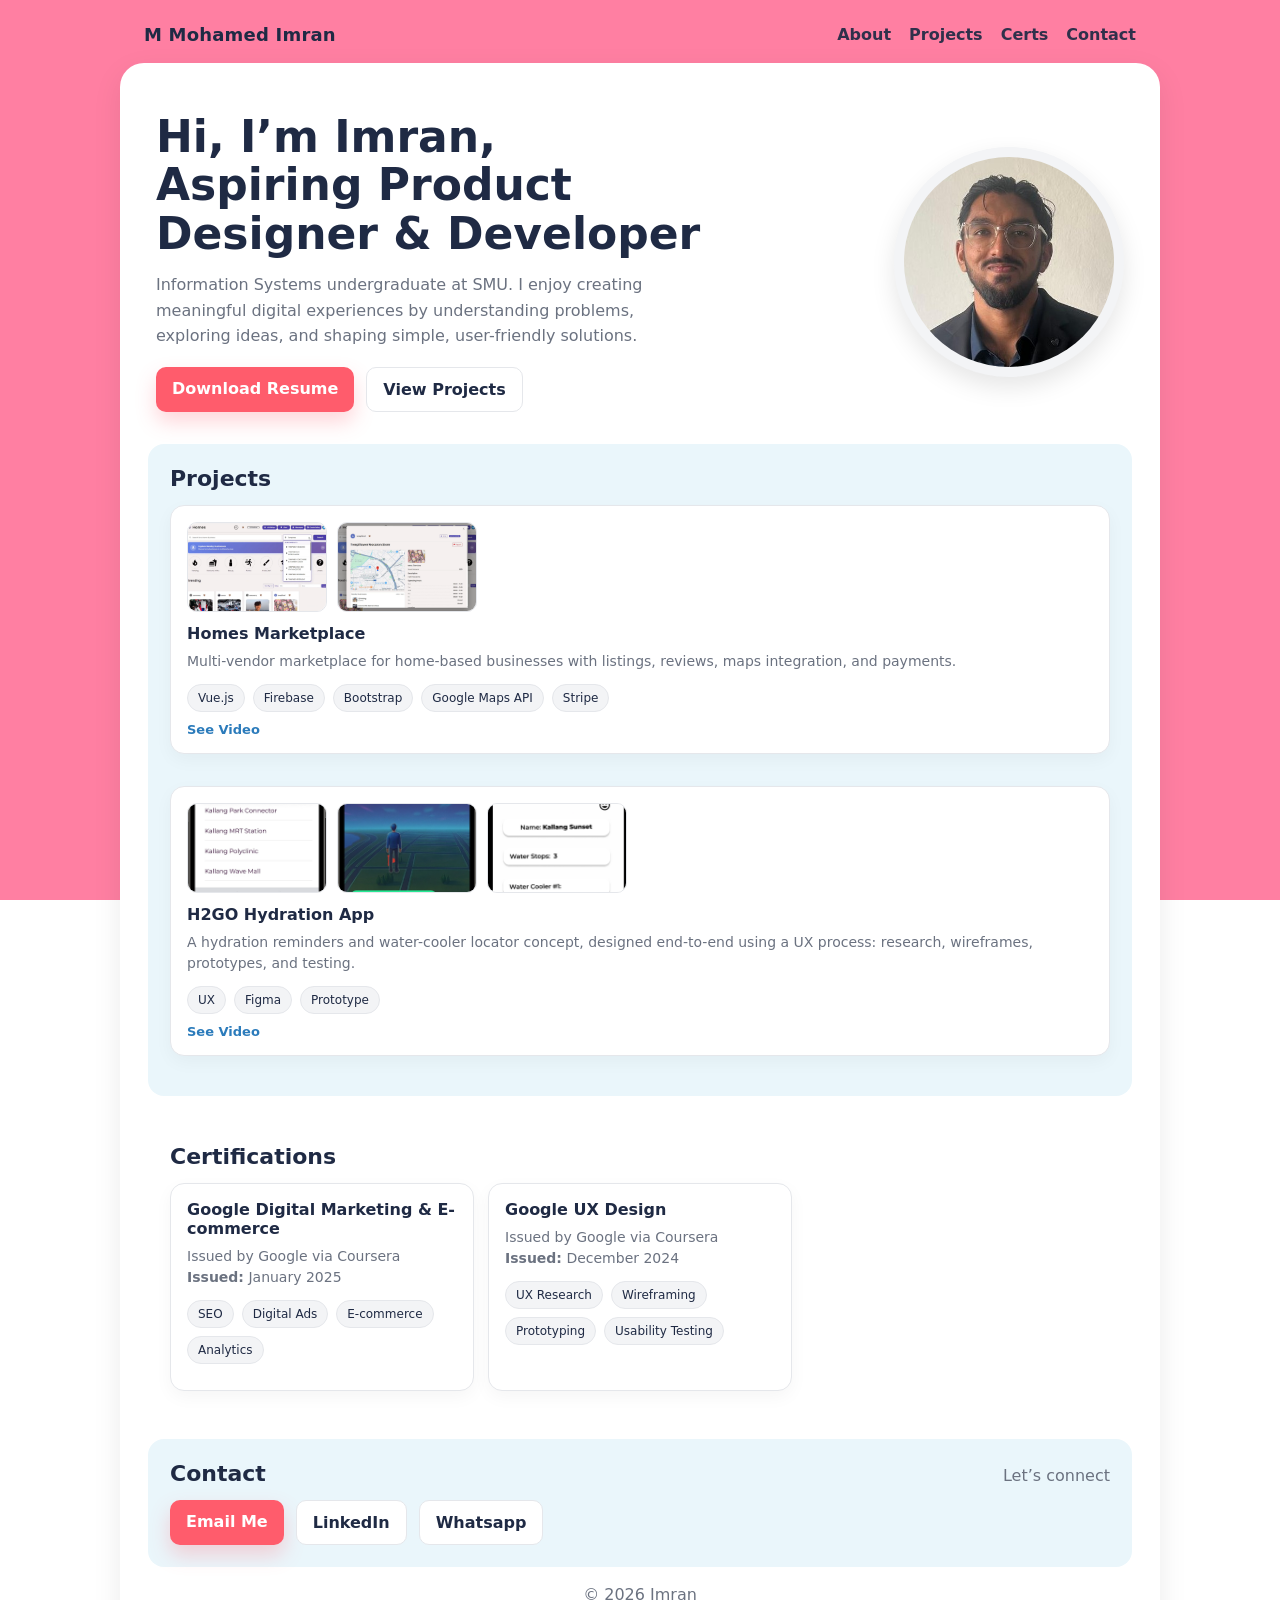
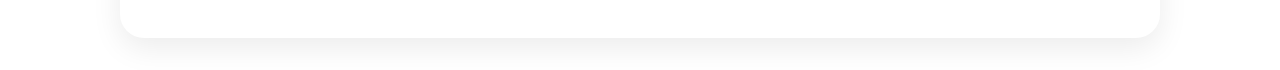
==== index.html @ 3a72d648 "email issue" ====
<!doctype html>
<html lang="en">
<head>
  <meta charset="UTF-8" />
  <meta name="viewport" content="width=device-width, initial-scale=1.0" />
  <title>Imran | Portfolio</title>
  <link rel="stylesheet" href="style.css" />
</head>

<body>
  <!-- Pink background accent -->
  <div class="pink-accent"></div>

  <header class="container header-shell">
    <nav class="nav">
      <div class="brand">M Mohamed Imran</div>

      <button class="nav-toggle" aria-label="Toggle menu" onclick="toggleNav()">
        ☰
      </button>

      <div class="nav-links" id="navLinks">
        <a href="#about" onclick="closeNav()">About</a>
        <a href="#projects" onclick="closeNav()">Projects</a>
        <a href="#certs" onclick="closeNav()">Certs</a>
        <a href="#contact" onclick="closeNav()">Contact</a>
      </div>
    </nav>
  </header>

  <main class="container page">
    <!-- HERO / ABOUT -->
    <section class="hero" id="about">
      <div class="hero-left">
        <h1>
          Hi, I’m <span class="name">Imran</span>,<br />
          Aspiring Product Designer & Developer
        </h1>

        <p class="lead">
          Information Systems undergraduate at SMU. I enjoy creating meaningful digital experiences by understanding problems, exploring ideas, and shaping simple, user-friendly solutions.
        </p>

        <div class="hero-actions">
          <a class="btn" href="assets/resume.pdf" download>Download Resume</a>
          <a class="btn-secondary" href="#projects">View Projects</a>
        </div>
      </div>

      <div class="hero-right">
        <div class="avatar-wrap">
          <!-- Put your photo at assets/profile.jpg -->
          <img class="avatar" src="assets/profile.jpg" alt="Profile photo" />
        </div>
      </div>
    </section>

    <!-- PROJECTS -->
    <section class="section soft" id="projects">
      <div class="section-head">
        <h2>Projects</h2>
      </div>

      <div class="grid">
        <!-- HOMES PROJECT -->
        <article class="card project-card">
          <div class="project-images">
            <img class="thumb" src="assets/projects/homes-1.png" alt="Homes screenshot 1">
            <img class="thumb" src="assets/projects/homes-2.png" alt="Homes screenshot 2">
          </div>

          <h3>Homes Marketplace</h3>
          <p>
            Multi-vendor marketplace for home-based businesses with listings, reviews,
            maps integration, and payments.
          </p>

          <div class="tags">
            <span>Vue.js</span>
            <span>Firebase</span>
            <span>Bootstrap</span>
            <span>Google Maps API</span>
            <span>Stripe</span>
          </div>

          <div class="card-actions">
            <a class="small-link"
               href="https://www.youtube.com/watch?v=NX6UiEhuP_k"
               target="_blank" rel="noreferrer">
              See Video
            </a>
          </div>
        </article>

        <!-- H2GO PROJECT -->
        <article class="card project-card">
          <div class="project-images">
            <img class="thumb" src="assets/projects/h2go-1.png" alt="H2GO screenshot 1">
            <img class="thumb" src="assets/projects/h2go-2.png" alt="H2GO screenshot 2">
            <img class="thumb" src="assets/projects/h2go-3.png" alt="H2GO screenshot 3">
          </div>

          <h3>H2GO Hydration App</h3>
          <p>
            A hydration reminders and water-cooler locator concept, designed end-to-end using a UX process:
            research, wireframes, prototypes, and testing.
          </p>

          <div class="tags">
            <span>UX</span>
            <span>Figma</span>
            <span>Prototype</span>
          </div>

          <div class="card-actions">
            <a class="small-link"
               href="https://drive.google.com/drive/folders/1TzxjLbHPIYfbpI49F8b2xw_S6Czcnk2u?usp=drive_link"
               target="_blank" rel="noreferrer">
              See Video
            </a>
          </div>
        </article>
      </div>
    </section>

    <!-- CERTIFICATIONS -->
    <section class="section" id="certs">
      <div class="section-head">
        <h2>Certifications</h2>
      </div>

      <div class="grid">
        <article class="card">
          <h3>Google Digital Marketing & E-commerce</h3>
          <p>
            Issued by Google via Coursera<br />
            <strong>Issued:</strong> January 2025
          </p>

          <div class="tags">
            <span>SEO</span>
            <span>Digital Ads</span>
            <span>E-commerce</span>
            <span>Analytics</span>
          </div>

          <div class="card-actions">
            <!-- Verify link can go here -->
          </div>
        </article>

        <article class="card">
          <h3>Google UX Design</h3>
          <p>
            Issued by Google via Coursera<br />
            <strong>Issued:</strong> December 2024
          </p>

          <div class="tags">
            <span>UX Research</span>
            <span>Wireframing</span>
            <span>Prototyping</span>
            <span>Usability Testing</span>
          </div>

          <div class="card-actions">
            <!-- Verify link can go here -->
          </div>
        </article>
      </div>
    </section>

    <!-- CONTACT -->
    <section class="section soft" id="contact">
      <div class="section-head">
        <h2>Contact</h2>
        <span class="muted">Let’s connect</span>
      </div>

      <div class="contact">
        <!-- Email button -->
        <a class="btn"
           href="mailto:mmohamedimran0402@gmail.com?subject=Portfolio%20Enquiry&body=Hi%20Imran%2C%0D%0A%0D%0A">
          Email Me
        </a>

        <a class="btn-secondary"
           href="https://www.linkedin.com/in/mohamed-imran-349392268"
           target="_blank" rel="noreferrer">
          LinkedIn
        </a>

        <a class="btn-secondary"
           href="https://wa.me/6591812392"
           target="_blank" rel="noreferrer">
          Whatsapp
        </a>
      </div>
    </section>

    <footer class="footer">
      <span class="muted">© <span id="year"></span> Imran</span>
    </footer>
  </main>

  <!-- Lightbox for full image view -->
  <div class="lightbox" id="lightbox">
    <img id="lightbox-img" src="" alt="Expanded project screenshot">
  </div>

  <script>
    // Footer year
    document.getElementById("year").textContent = new Date().getFullYear();

    // Mobile nav
    function toggleNav() {
      const nav = document.getElementById("navLinks");
      nav.classList.toggle("open");
    }

    function closeNav() {
      const nav = document.getElementById("navLinks");
      nav.classList.remove("open");
    }

    // Image lightbox for thumbnails
    const lightbox = document.getElementById("lightbox");
    const lightboxImg = document.getElementById("lightbox-img");

    document.querySelectorAll(".project-images .thumb").forEach(img => {
      img.addEventListener("click", () => {
        lightboxImg.src = img.src;
        lightbox.style.display = "flex";
      });
    });

    lightbox.addEventListener("click", () => {
      lightbox.style.display = "none";
      lightboxImg.src = "";
    });
  </script>
</body>
</html>
---- style.css ----
:root{
  --pink-accent:#FF7FA2;
  --bg:#FFFFFF;
  --soft:#EAF6FB;
  --text:#1F2A44;
  --muted:#6B7280;
  --btn:#FF5C6C;
  --border:#E5E7EB;
  --shadow: 0 10px 30px rgba(0,0,0,0.08);
  --radius: 16px;
}

*{box-sizing:border-box}
html,body{margin:0;padding:0}
body{
  font-family: ui-sans-serif, system-ui, -apple-system, Segoe UI, Roboto, Arial, "Apple Color Emoji","Segoe UI Emoji";
  background: var(--bg);
  color: var(--text);
}

/* Pink backdrop */
.pink-accent{
  position: fixed;
  inset: 0;
  background: var(--pink-accent);
  z-index: -2;
}

/* Containers */
.container{
  max-width: 1040px;
  margin: 0 auto;
  padding: 24px;
}

/* Header shell is separate so nav isn't inside the white card */
.header-shell{
  padding-bottom: 0;
}

/* White card page */
.page{
  background: var(--bg);
  border-radius: 24px;
  box-shadow: var(--shadow);
  padding: 28px;
  margin-top: 18px;
  margin-bottom: 32px;
}

/* NAV */
.nav{
  display:flex;
  align-items:center;
  justify-content:space-between;
  gap: 16px;
  background: transparent;
}

.brand{
  font-weight: 900;
  letter-spacing: 0.2px;
  font-size: 18px;
}

.nav-toggle{
  display:none;
  border: 1px solid var(--border);
  background:#fff;
  border-radius: 10px;
  padding: 10px 12px;
  font-weight: 900;
  cursor:pointer;
}

.nav-links{
  display:flex;
  gap: 18px;
  align-items:center;
}

.nav a{
  color: var(--text);
  text-decoration:none;
  font-weight: 700;
  opacity: 0.92;
}
.nav a:hover{opacity:1}

/* HERO */
.hero{
  display:grid;
  grid-template-columns: 1.2fr 0.8fr;
  align-items:center;
  gap: 32px;
  padding: 22px 8px 6px;
}

.hero-left{
  text-align: left;
}

.hero h1{
  font-size: 44px;
  line-height: 1.1;
  margin: 0 0 14px;
}

.name{color: var(--text)}

.lead{
  margin: 0 0 18px;
  color: var(--muted);
  max-width: 52ch;
  line-height: 1.6;
}

.hero-actions{
  display:flex;
  gap: 12px;
  flex-wrap: wrap;
}

/* Profile avatar */
.avatar-wrap{
  width: 230px;
  height: 230px;
  margin-left: auto;
  border-radius: 999px;
  background: #F3F4F6;
  display:flex;
  align-items:center;
  justify-content:center;
  padding: 10px;
  box-shadow: 0 10px 25px rgba(0,0,0,0.10);
}

.avatar{
  width: 100%;
  height: 100%;
  object-fit: cover;
  border-radius: 999px;
}

/* SECTIONS */
.section{
  margin-top: 26px;
  padding: 22px;
  border-radius: var(--radius);
}

.section.soft{
  background: var(--soft);
}

.section-head{
  display:flex;
  align-items: baseline;
  justify-content: space-between;
  gap: 12px;
  margin-bottom: 14px;
}

.section h2{
  margin:0;
  font-size: 22px;
}

.muted{color: var(--muted)}

/* GRID + CARDS */
.grid{
  display:grid;
  grid-template-columns: repeat(3, 1fr);
  gap: 14px;
}

/* Make projects always one per row */
#projects .grid{
  grid-template-columns: 1fr;
}

.card{
  background: #fff;
  border: 1px solid var(--border);
  border-radius: 14px;
  padding: 16px;
  box-shadow: 0 6px 18px rgba(0,0,0,0.04);
}

.card h3{
  margin:0 0 8px;
  font-size: 16px;
}

.card p{
  margin:0 0 12px;
  color: var(--muted);
  font-size: 14px;
  line-height: 1.5;
}

.tags{
  display:flex;
  gap: 8px;
  flex-wrap: wrap;
  margin-bottom: 10px;
}

.tags span{
  font-size: 12px;
  padding: 6px 10px;
  border-radius: 999px;
  background: #F3F4F6;
  border: 1px solid var(--border);
}

.card-actions{
  display:flex;
  gap: 12px;
}

.small-link{
  text-decoration:none;
  font-weight: 900;
  font-size: 13px;
  color: #2B7BBB;
}

/* PROJECT IMAGE THUMBNAILS – standardized for all project cards */
.project-card{
  width: 100%;
  margin: 0 0 18px;
  display: flex;
  flex-direction: column;
}

.project-images{
  display: flex;
  gap: 10px;
  flex-wrap: wrap;
  margin-bottom: 12px;
}

.project-images .thumb{
  width: 140px;
  height: 90px;
  object-fit: cover;
  border-radius: 10px;
  border: 1px solid var(--border);
  cursor: pointer;
  transition: transform .15s, box-shadow .15s;
}

.project-images .thumb:hover{
  transform: translateY(-2px);
  box-shadow: 0 6px 18px rgba(0,0,0,0.08);
}

/* LIGHTBOX VIEWER */
.lightbox{
  position: fixed;
  inset: 0;
  background: rgba(0,0,0,.75);
  display: none;
  align-items: center;
  justify-content: center;
  z-index: 9999;
}

.lightbox img{
  max-width: 90%;
  max-height: 90%;
  border-radius: 12px;
  box-shadow: 0 0 30px rgba(0,0,0,.5);
}

/* BUTTONS */
.btn,
.btn:link,
.btn:visited{
  display:inline-block;
  background: var(--btn);
  color: #ffffff;
  padding: 12px 16px;
  border-radius: 10px;
  text-decoration:none;
  font-weight: 900;
  box-shadow: 0 10px 20px rgba(255,92,108,0.25);
}

.btn:hover{
  filter: brightness(0.98);
}

.btn-secondary,
.btn-secondary:link,
.btn-secondary:visited{
  display:inline-block;
  background: #fff;
  color: var(--text);
  padding: 12px 16px;
  border-radius: 10px;
  text-decoration:none;
  font-weight: 900;
  border: 1px solid var(--border);
}

.btn-secondary:hover{
  background:#F9FAFB;
}

/* CONTACT + FOOTER */
.contact{
  display:flex;
  gap: 12px;
  flex-wrap: wrap;
}

.footer{
  padding: 18px 6px 6px;
  text-align:center;
}

/* RESPONSIVE */
@media (max-width: 700px){
  .page{
    padding: 18px;
  }

  /* All grids become 1 column on small screens */
  .grid{
    grid-template-columns: 1fr;
  }

  .hero{
    grid-template-columns: 1fr;
  }

  .avatar-wrap{
    margin: 8px auto 0;
    width: 200px;
    height: 200px;
  }

  .hero h1{
    font-size: 32px;
  }

  .nav-toggle{
    display:block;
  }

  .nav-links{
    display:none;
    position:absolute;
    right: 24px;
    top: 70px;
    background:#fff;
    border: 1px solid var(--border);
    border-radius: 12px;
    padding: 12px;
    flex-direction: column;
    gap: 10px;
    box-shadow: var(--shadow);
  }

  .nav-links.open{
    display:flex;
  }

  /* Mobile hero ordering: image on top, text below */
  .hero-right{
    order: 1;
    display: flex;
    justify-content: center;
  }

  .hero-left{
    order: 2;
    text-align: center;
  }

  .hero-actions{
    justify-content: center;
  }

  .project-images{
    justify-content: center;
  }
}
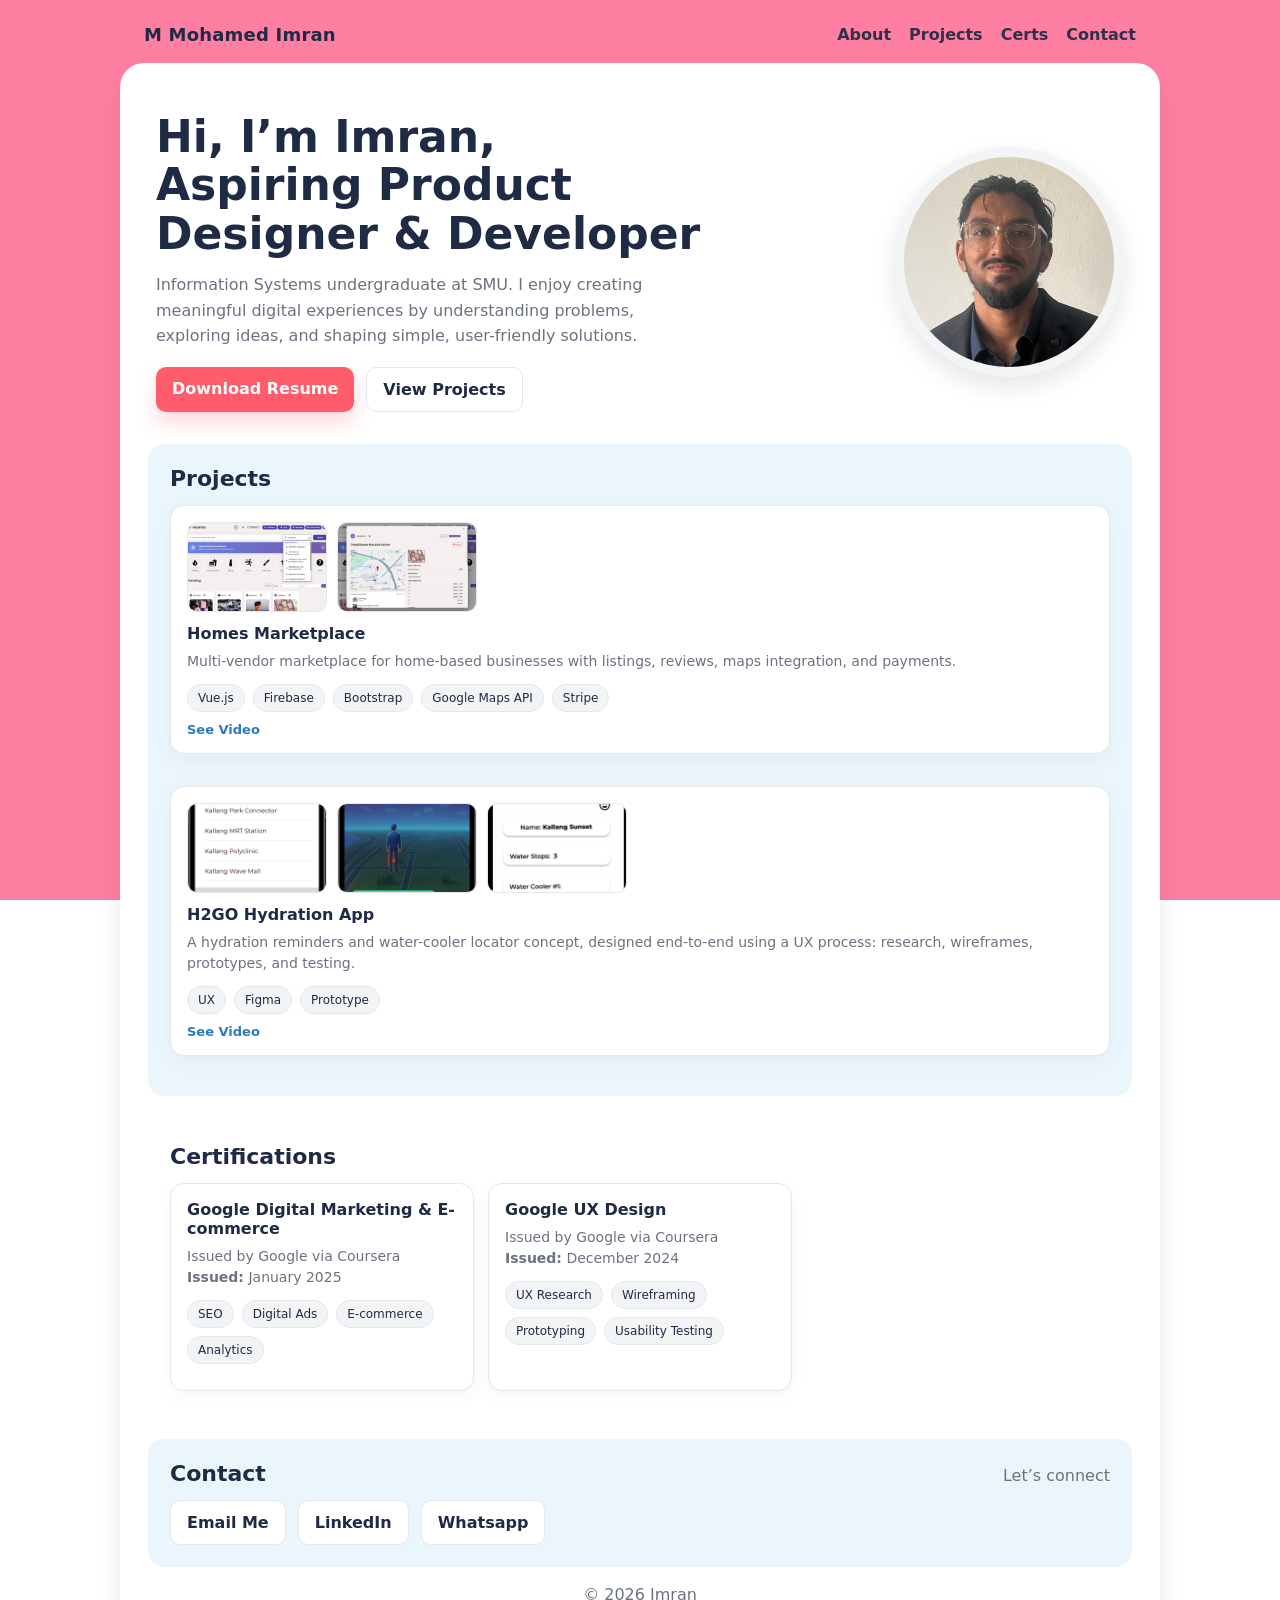
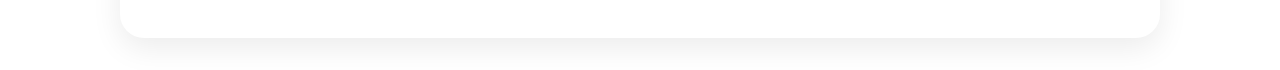
==== commit 2895fa07: "a" ====
--- a/index.html
+++ b/index.html
@@ -179,7 +179,7 @@
 
       <div class="contact">
         <!-- Email button -->
-        <a class="btn"
+        <a class="btn-secondary"
            href="mailto:mmohamedimran0402@gmail.com?subject=Portfolio%20Enquiry&body=Hi%20Imran%2C%0D%0A%0D%0A">
           Email Me
         </a>
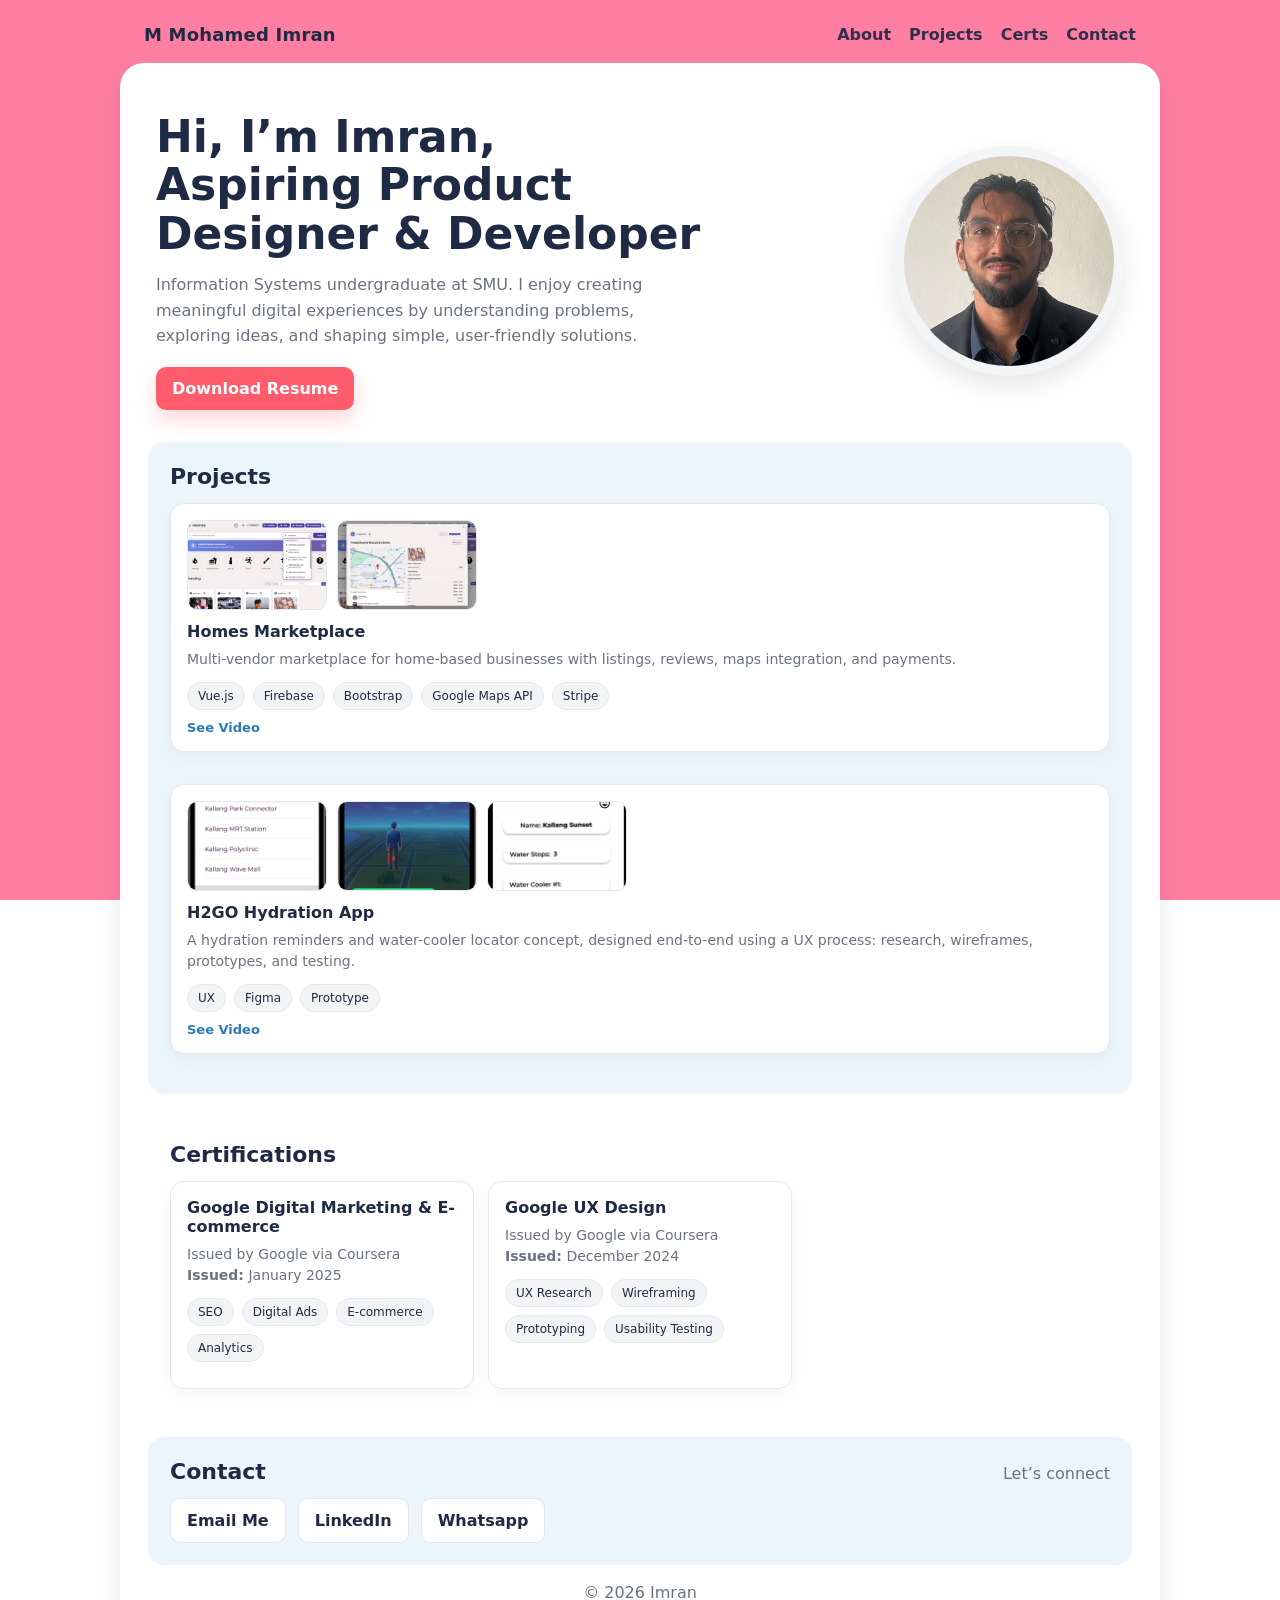
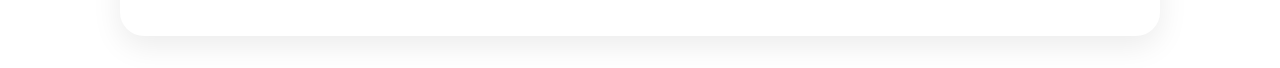
==== commit a7c6cf89: "rem proj view" ====
--- a/index.html
+++ b/index.html
@@ -43,7 +43,7 @@
 
         <div class="hero-actions">
           <a class="btn" href="assets/resume.pdf" download>Download Resume</a>
-          <a class="btn-secondary" href="#projects">View Projects</a>
+        
         </div>
       </div>
 
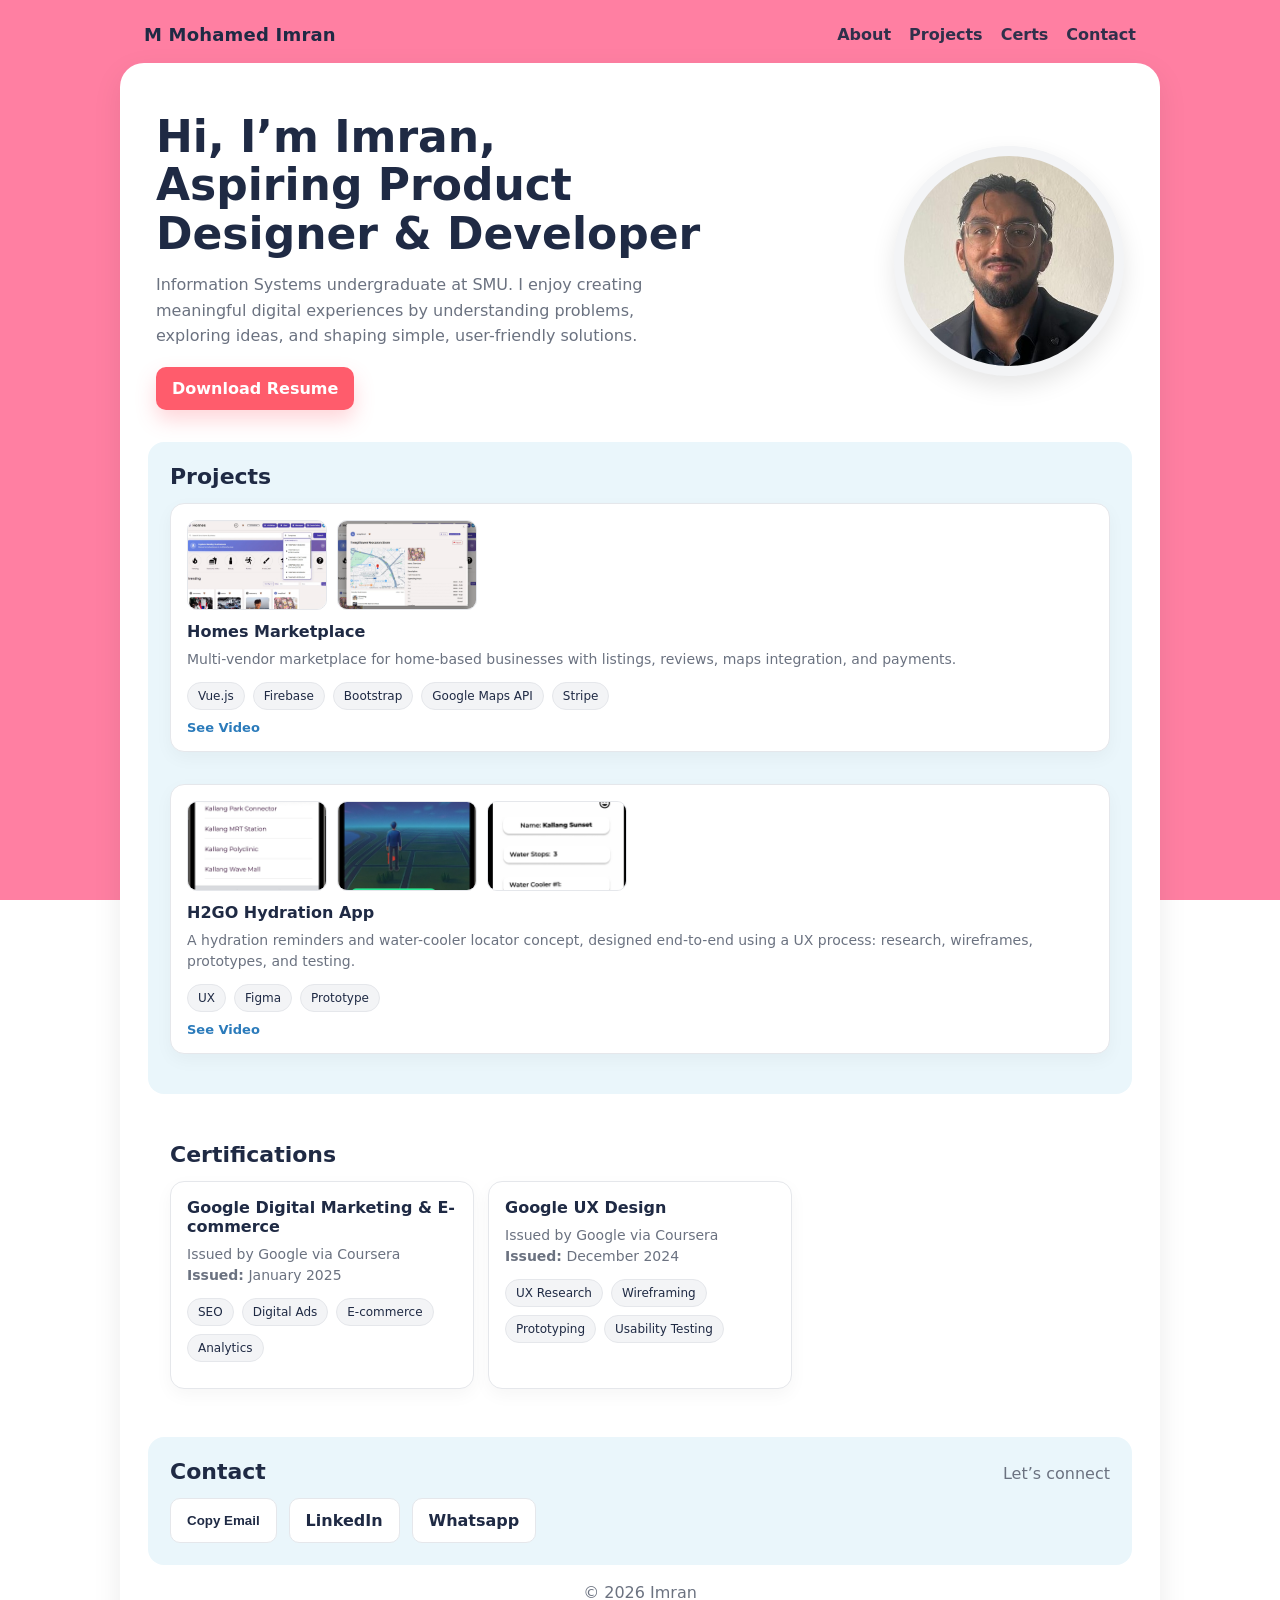
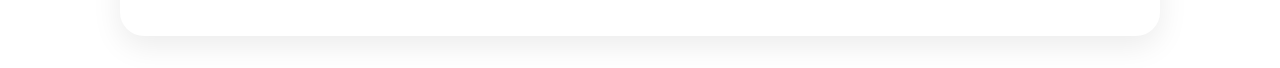
==== commit ed8c8ed7: "add copy emails" ====
--- a/index.html
+++ b/index.html
@@ -179,10 +179,10 @@
 
       <div class="contact">
         <!-- Email button -->
-        <a class="btn-secondary"
-           href="mailto:mmohamedimran0402@gmail.com?subject=Portfolio%20Enquiry&body=Hi%20Imran%2C%0D%0A%0D%0A">
-          Email Me
-        </a>
+        <button class="btn-secondary" id="copyEmailBtn" type="button">
+          Copy Email
+        </button>
+
 
         <a class="btn-secondary"
            href="https://www.linkedin.com/in/mohamed-imran-349392268"
@@ -238,6 +238,18 @@
       lightbox.style.display = "none";
       lightboxImg.src = "";
     });
+
+    // Copy email to clipboard
+const copyBtn = document.getElementById("copyEmailBtn");
+copyBtn.addEventListener("click", () => {
+  const email = "mmohamedimran0402@gmail.com";
+
+  navigator.clipboard.writeText(email).then(() => {
+    copyBtn.textContent = "Copied!";
+    setTimeout(() => copyBtn.textContent = "Copy Email", 1500);
+  });
+});
+
   </script>
 </body>
 </html>
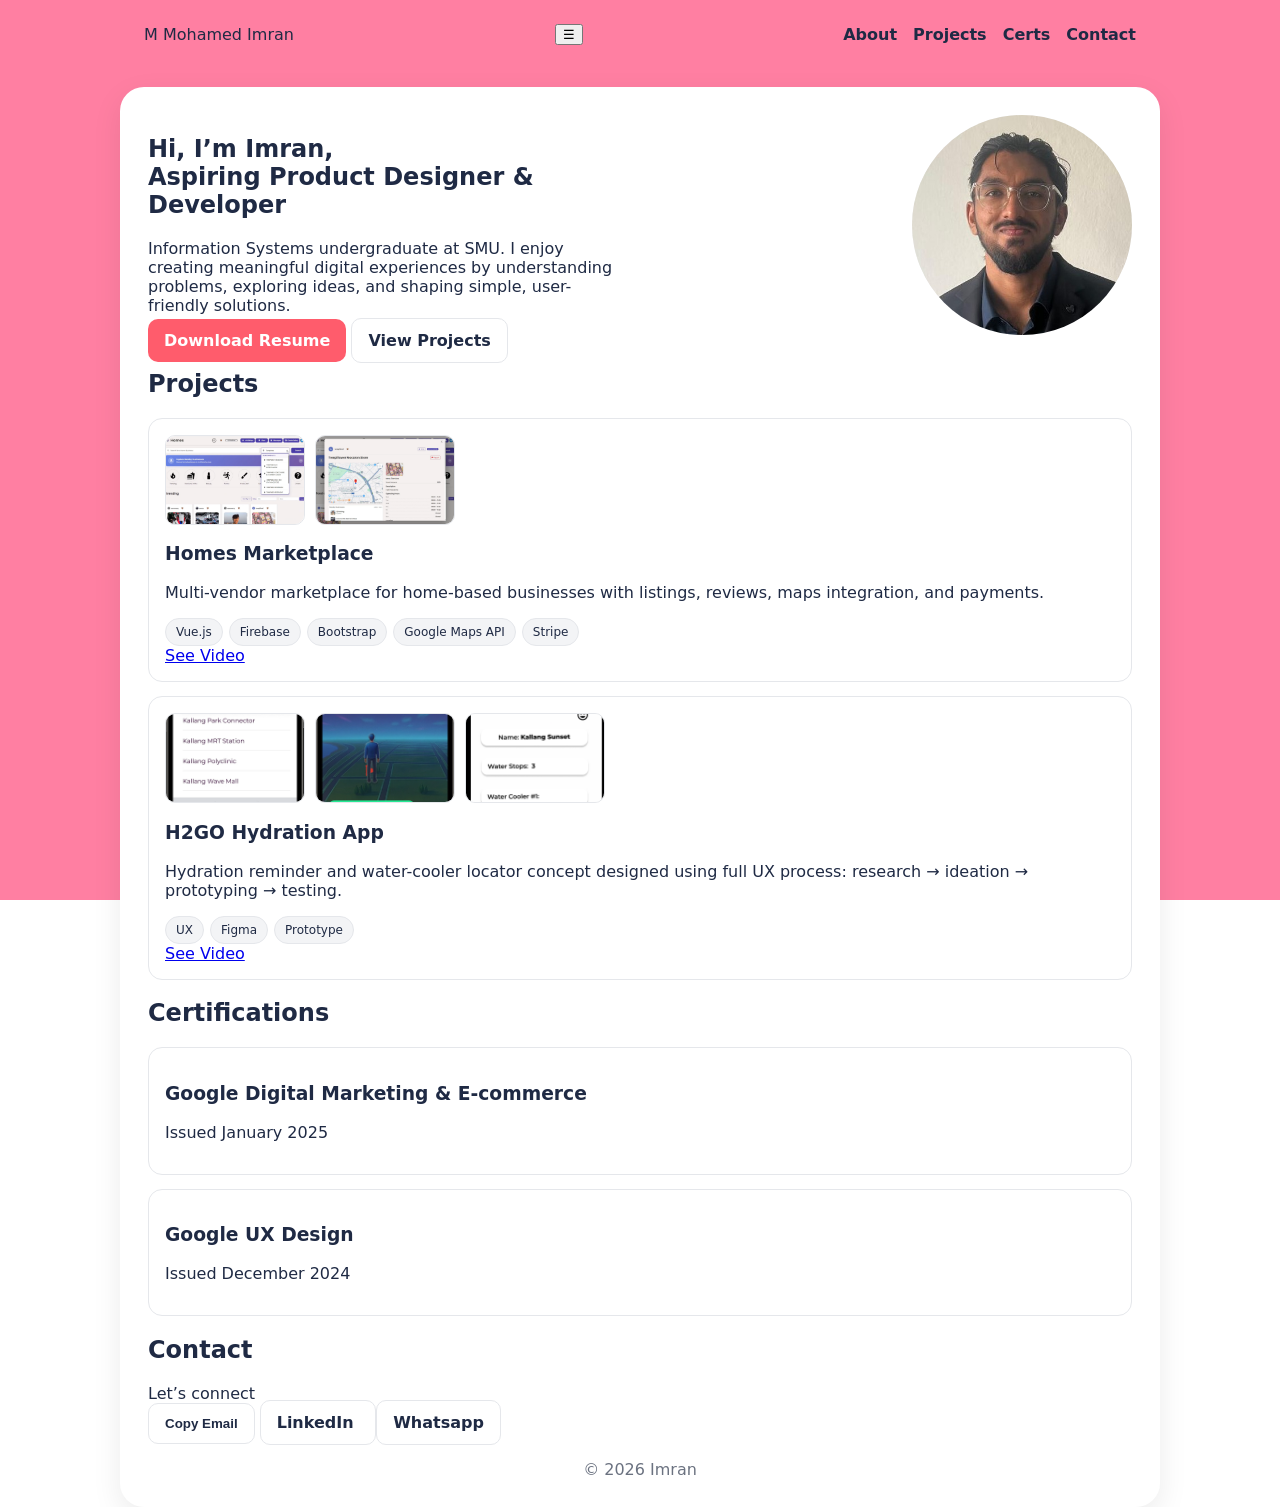
==== commit 3c7d4b2a: "c" ====
--- a/index.html
+++ b/index.html
@@ -8,7 +8,6 @@
 </head>
 
 <body>
-  <!-- Pink background accent -->
   <div class="pink-accent"></div>
 
   <header class="container header-shell">
@@ -29,7 +28,8 @@
   </header>
 
   <main class="container page">
-    <!-- HERO / ABOUT -->
+
+    <!-- HERO -->
     <section class="hero" id="about">
       <div class="hero-left">
         <h1>
@@ -43,13 +43,12 @@
 
         <div class="hero-actions">
           <a class="btn" href="assets/resume.pdf" download>Download Resume</a>
-        
+          <a class="btn-secondary" href="#projects">View Projects</a>
         </div>
       </div>
 
       <div class="hero-right">
         <div class="avatar-wrap">
-          <!-- Put your photo at assets/profile.jpg -->
           <img class="avatar" src="assets/profile.jpg" alt="Profile photo" />
         </div>
       </div>
@@ -62,17 +61,17 @@
       </div>
 
       <div class="grid">
-        <!-- HOMES PROJECT -->
+
+        <!-- HOMES -->
         <article class="card project-card">
           <div class="project-images">
-            <img class="thumb" src="assets/projects/homes-1.png" alt="Homes screenshot 1">
-            <img class="thumb" src="assets/projects/homes-2.png" alt="Homes screenshot 2">
+            <img class="thumb" src="assets/projects/homes-1.png">
+            <img class="thumb" src="assets/projects/homes-2.png">
           </div>
 
           <h3>Homes Marketplace</h3>
           <p>
-            Multi-vendor marketplace for home-based businesses with listings, reviews,
-            maps integration, and payments.
+            Multi-vendor marketplace for home-based businesses with listings, reviews, maps integration, and payments.
           </p>
 
           <div class="tags">
@@ -84,26 +83,24 @@
           </div>
 
           <div class="card-actions">
-            <a class="small-link"
-               href="https://www.youtube.com/watch?v=NX6UiEhuP_k"
-               target="_blank" rel="noreferrer">
+            <a class="small-link" href="https://www.youtube.com/watch?v=NX6UiEhuP_k" target="_blank">
               See Video
             </a>
           </div>
         </article>
 
-        <!-- H2GO PROJECT -->
+        <!-- H2GO -->
         <article class="card project-card">
           <div class="project-images">
-            <img class="thumb" src="assets/projects/h2go-1.png" alt="H2GO screenshot 1">
-            <img class="thumb" src="assets/projects/h2go-2.png" alt="H2GO screenshot 2">
-            <img class="thumb" src="assets/projects/h2go-3.png" alt="H2GO screenshot 3">
+            <img class="thumb" src="assets/projects/h2go-1.png">
+            <img class="thumb" src="assets/projects/h2go-2.png">
+            <img class="thumb" src="assets/projects/h2go-3.png">
           </div>
 
           <h3>H2GO Hydration App</h3>
           <p>
-            A hydration reminders and water-cooler locator concept, designed end-to-end using a UX process:
-            research, wireframes, prototypes, and testing.
+            Hydration reminder and water-cooler locator concept designed using full UX process:
+            research → ideation → prototyping → testing.
           </p>
 
           <div class="tags">
@@ -113,13 +110,12 @@
           </div>
 
           <div class="card-actions">
-            <a class="small-link"
-               href="https://drive.google.com/drive/folders/1TzxjLbHPIYfbpI49F8b2xw_S6Czcnk2u?usp=drive_link"
-               target="_blank" rel="noreferrer">
+            <a class="small-link" href="https://drive.google.com/drive/folders/1TzxjLbHPIYfbpI49F8b2xw_S6Czcnk2u?usp=drive_link" target="_blank">
               See Video
             </a>
           </div>
         </article>
+
       </div>
     </section>
 
@@ -132,40 +128,12 @@
       <div class="grid">
         <article class="card">
           <h3>Google Digital Marketing & E-commerce</h3>
-          <p>
-            Issued by Google via Coursera<br />
-            <strong>Issued:</strong> January 2025
-          </p>
-
-          <div class="tags">
-            <span>SEO</span>
-            <span>Digital Ads</span>
-            <span>E-commerce</span>
-            <span>Analytics</span>
-          </div>
-
-          <div class="card-actions">
-            <!-- Verify link can go here -->
-          </div>
+          <p>Issued January 2025</p>
         </article>
 
         <article class="card">
           <h3>Google UX Design</h3>
-          <p>
-            Issued by Google via Coursera<br />
-            <strong>Issued:</strong> December 2024
-          </p>
-
-          <div class="tags">
-            <span>UX Research</span>
-            <span>Wireframing</span>
-            <span>Prototyping</span>
-            <span>Usability Testing</span>
-          </div>
-
-          <div class="card-actions">
-            <!-- Verify link can go here -->
-          </div>
+          <p>Issued December 2024</p>
         </article>
       </div>
     </section>
@@ -178,24 +146,22 @@
       </div>
 
       <div class="contact">
-        <!-- Email button -->
+
+        <!-- COPY EMAIL BUTTON -->
         <button class="btn-secondary" id="copyEmailBtn" type="button">
           Copy Email
         </button>
 
-
-        <a class="btn-secondary"
-           href="https://www.linkedin.com/in/mohamed-imran-349392268"
-           target="_blank" rel="noreferrer">
+        <a class="btn-secondary" href="https://www.linkedin.com/in/mohamed-imran-349392268" target="_blank">
           LinkedIn
         </a>
 
-        <a class="btn-secondary"
-           href="https://wa.me/6591812392"
-           target="_blank" rel="noreferrer">
+        <a class="btn-secondary" href="https://wa.me/6591812392" target="_blank">
           Whatsapp
         </a>
       </div>
+
+      <p class="muted" id="copyStatus" style="margin-top:8px;"></p>
     </section>
 
     <footer class="footer">
@@ -203,53 +169,47 @@
     </footer>
   </main>
 
-  <!-- Lightbox for full image view -->
+  <!-- LIGHTBOX -->
   <div class="lightbox" id="lightbox">
-    <img id="lightbox-img" src="" alt="Expanded project screenshot">
+    <img id="lightbox-img">
   </div>
 
   <script>
-    // Footer year
     document.getElementById("year").textContent = new Date().getFullYear();
 
-    // Mobile nav
-    function toggleNav() {
-      const nav = document.getElementById("navLinks");
-      nav.classList.toggle("open");
-    }
-
-    function closeNav() {
-      const nav = document.getElementById("navLinks");
-      nav.classList.remove("open");
-    }
-
-    // Image lightbox for thumbnails
+    function toggleNav(){document.getElementById("navLinks").classList.toggle("open");}
+    function closeNav(){document.getElementById("navLinks").classList.remove("open");}
+
+    // Lightbox
     const lightbox = document.getElementById("lightbox");
     const lightboxImg = document.getElementById("lightbox-img");
 
-    document.querySelectorAll(".project-images .thumb").forEach(img => {
-      img.addEventListener("click", () => {
+    document.querySelectorAll(".thumb").forEach(img=>{
+      img.addEventListener("click",()=>{
         lightboxImg.src = img.src;
-        lightbox.style.display = "flex";
+        lightbox.style.display="flex";
       });
     });
 
-    lightbox.addEventListener("click", () => {
-      lightbox.style.display = "none";
-      lightboxImg.src = "";
+    lightbox.addEventListener("click",()=>{
+      lightbox.style.display="none";
     });
 
-    // Copy email to clipboard
-const copyBtn = document.getElementById("copyEmailBtn");
-copyBtn.addEventListener("click", () => {
-  const email = "mmohamedimran0402@gmail.com";
-
-  navigator.clipboard.writeText(email).then(() => {
-    copyBtn.textContent = "Copied!";
-    setTimeout(() => copyBtn.textContent = "Copy Email", 1500);
-  });
-});
-
+    // Copy email
+    const copyBtn = document.getElementById("copyEmailBtn");
+    const copyStatus = document.getElementById("copyStatus");
+
+    copyBtn.addEventListener("click",()=>{
+      const email = "mmohamedimran0402@gmail.com";
+      navigator.clipboard.writeText(email).then(()=>{
+        copyBtn.textContent="Copied!";
+        copyStatus.textContent="Email copied to clipboard";
+        setTimeout(()=>{
+          copyBtn.textContent="Copy Email";
+          copyStatus.textContent="";
+        },1500);
+      });
+    });
   </script>
 </body>
 </html>
--- a/style.css
+++ b/style.css
@@ -7,385 +7,111 @@
   --btn:#FF5C6C;
   --border:#E5E7EB;
   --shadow: 0 10px 30px rgba(0,0,0,0.08);
-  --radius: 16px;
 }
 
 *{box-sizing:border-box}
 html,body{margin:0;padding:0}
 body{
-  font-family: ui-sans-serif, system-ui, -apple-system, Segoe UI, Roboto, Arial, "Apple Color Emoji","Segoe UI Emoji";
+  font-family: ui-sans-serif, system-ui, -apple-system, Segoe UI, Roboto, Arial;
   background: var(--bg);
   color: var(--text);
 }
 
-/* Pink backdrop */
+/* BACKGROUND */
 .pink-accent{
   position: fixed;
   inset: 0;
   background: var(--pink-accent);
-  z-index: -2;
+  z-index:-2;
 }
 
-/* Containers */
-.container{
-  max-width: 1040px;
-  margin: 0 auto;
-  padding: 24px;
-}
-
-/* Header shell is separate so nav isn't inside the white card */
-.header-shell{
-  padding-bottom: 0;
-}
-
-/* White card page */
+/* LAYOUT */
+.container{max-width:1040px;margin:0 auto;padding:24px;}
 .page{
-  background: var(--bg);
-  border-radius: 24px;
-  box-shadow: var(--shadow);
-  padding: 28px;
-  margin-top: 18px;
-  margin-bottom: 32px;
+  background:#fff;
+  border-radius:24px;
+  box-shadow:var(--shadow);
+  padding:28px;
+  margin-top:18px;
 }
 
 /* NAV */
-.nav{
-  display:flex;
-  align-items:center;
-  justify-content:space-between;
-  gap: 16px;
-  background: transparent;
+.nav{display:flex;justify-content:space-between;align-items:center;}
+.nav-links{display:flex;gap:16px;}
+.nav a{text-decoration:none;color:var(--text);font-weight:700;}
+
+/* HERO */
+.hero{display:grid;grid-template-columns:1fr 1fr;gap:20px;}
+.avatar-wrap{
+  width:220px;height:220px;border-radius:999px;
+  background:#F3F4F6;margin-left:auto;
+  display:flex;align-items:center;justify-content:center;
+}
+.avatar{width:100%;height:100%;object-fit:cover;border-radius:999px;}
+
+/* CARDS & GRID */
+.grid{display:grid;grid-template-columns:1fr;gap:14px;}
+.card{
+  border:1px solid var(--border);
+  border-radius:14px;
+  padding:16px;
+  background:#fff;
 }
 
-.brand{
-  font-weight: 900;
-  letter-spacing: 0.2px;
-  font-size: 18px;
-}
-
-.nav-toggle{
-  display:none;
-  border: 1px solid var(--border);
-  background:#fff;
-  border-radius: 10px;
-  padding: 10px 12px;
-  font-weight: 900;
+/* PROJECT THUMBNAILS */
+.project-images{display:flex;gap:10px;flex-wrap:wrap;}
+.thumb{
+  width:140px;
+  height:90px;
+  object-fit:cover;
+  border-radius:10px;
+  border:1px solid var(--border);
   cursor:pointer;
 }
 
-.nav-links{
-  display:flex;
-  gap: 18px;
-  align-items:center;
-}
-
-.nav a{
-  color: var(--text);
-  text-decoration:none;
-  font-weight: 700;
-  opacity: 0.92;
-}
-.nav a:hover{opacity:1}
-
-/* HERO */
-.hero{
-  display:grid;
-  grid-template-columns: 1.2fr 0.8fr;
-  align-items:center;
-  gap: 32px;
-  padding: 22px 8px 6px;
-}
-
-.hero-left{
-  text-align: left;
-}
-
-.hero h1{
-  font-size: 44px;
-  line-height: 1.1;
-  margin: 0 0 14px;
-}
-
-.name{color: var(--text)}
-
-.lead{
-  margin: 0 0 18px;
-  color: var(--muted);
-  max-width: 52ch;
-  line-height: 1.6;
-}
-
-.hero-actions{
-  display:flex;
-  gap: 12px;
-  flex-wrap: wrap;
-}
-
-/* Profile avatar */
-.avatar-wrap{
-  width: 230px;
-  height: 230px;
-  margin-left: auto;
-  border-radius: 999px;
-  background: #F3F4F6;
-  display:flex;
-  align-items:center;
-  justify-content:center;
-  padding: 10px;
-  box-shadow: 0 10px 25px rgba(0,0,0,0.10);
-}
-
-.avatar{
-  width: 100%;
-  height: 100%;
-  object-fit: cover;
-  border-radius: 999px;
-}
-
-/* SECTIONS */
-.section{
-  margin-top: 26px;
-  padding: 22px;
-  border-radius: var(--radius);
-}
-
-.section.soft{
-  background: var(--soft);
-}
-
-.section-head{
-  display:flex;
-  align-items: baseline;
-  justify-content: space-between;
-  gap: 12px;
-  margin-bottom: 14px;
-}
-
-.section h2{
-  margin:0;
-  font-size: 22px;
-}
-
-.muted{color: var(--muted)}
-
-/* GRID + CARDS */
-.grid{
-  display:grid;
-  grid-template-columns: repeat(3, 1fr);
-  gap: 14px;
-}
-
-/* Make projects always one per row */
-#projects .grid{
-  grid-template-columns: 1fr;
-}
-
-.card{
-  background: #fff;
-  border: 1px solid var(--border);
-  border-radius: 14px;
-  padding: 16px;
-  box-shadow: 0 6px 18px rgba(0,0,0,0.04);
-}
-
-.card h3{
-  margin:0 0 8px;
-  font-size: 16px;
-}
-
-.card p{
-  margin:0 0 12px;
-  color: var(--muted);
-  font-size: 14px;
-  line-height: 1.5;
-}
-
-.tags{
-  display:flex;
-  gap: 8px;
-  flex-wrap: wrap;
-  margin-bottom: 10px;
-}
-
+/* TAGS */
+.tags{display:flex;gap:6px;flex-wrap:wrap;}
 .tags span{
-  font-size: 12px;
-  padding: 6px 10px;
-  border-radius: 999px;
-  background: #F3F4F6;
-  border: 1px solid var(--border);
-}
-
-.card-actions{
-  display:flex;
-  gap: 12px;
-}
-
-.small-link{
-  text-decoration:none;
-  font-weight: 900;
-  font-size: 13px;
-  color: #2B7BBB;
-}
-
-/* PROJECT IMAGE THUMBNAILS – standardized for all project cards */
-.project-card{
-  width: 100%;
-  margin: 0 0 18px;
-  display: flex;
-  flex-direction: column;
-}
-
-.project-images{
-  display: flex;
-  gap: 10px;
-  flex-wrap: wrap;
-  margin-bottom: 12px;
-}
-
-.project-images .thumb{
-  width: 140px;
-  height: 90px;
-  object-fit: cover;
-  border-radius: 10px;
-  border: 1px solid var(--border);
-  cursor: pointer;
-  transition: transform .15s, box-shadow .15s;
-}
-
-.project-images .thumb:hover{
-  transform: translateY(-2px);
-  box-shadow: 0 6px 18px rgba(0,0,0,0.08);
-}
-
-/* LIGHTBOX VIEWER */
-.lightbox{
-  position: fixed;
-  inset: 0;
-  background: rgba(0,0,0,.75);
-  display: none;
-  align-items: center;
-  justify-content: center;
-  z-index: 9999;
-}
-
-.lightbox img{
-  max-width: 90%;
-  max-height: 90%;
-  border-radius: 12px;
-  box-shadow: 0 0 30px rgba(0,0,0,.5);
+  background:#F3F4F6;padding:6px 10px;border-radius:999px;
+  border:1px solid var(--border);font-size:12px;
 }
 
 /* BUTTONS */
 .btn,
-.btn:link,
 .btn:visited{
-  display:inline-block;
-  background: var(--btn);
-  color: #ffffff;
-  padding: 12px 16px;
-  border-radius: 10px;
+  background:var(--btn);
+  color:white;
+  padding:12px 16px;
+  border-radius:10px;
   text-decoration:none;
-  font-weight: 900;
-  box-shadow: 0 10px 20px rgba(255,92,108,0.25);
-}
-
-.btn:hover{
-  filter: brightness(0.98);
+  font-weight:900;
 }
 
 .btn-secondary,
-.btn-secondary:link,
-.btn-secondary:visited{
-  display:inline-block;
-  background: #fff;
-  color: var(--text);
-  padding: 12px 16px;
-  border-radius: 10px;
+.btn-secondary:visited,
+button.btn-secondary{
+  background:white;
+  color:var(--text);
+  padding:12px 16px;
+  border-radius:10px;
+  border:1px solid var(--border);
+  font-weight:900;
+  cursor:pointer;
   text-decoration:none;
-  font-weight: 900;
-  border: 1px solid var(--border);
 }
 
-.btn-secondary:hover{
-  background:#F9FAFB;
+/* LIGHTBOX */
+.lightbox{
+  position:fixed;inset:0;background:rgba(0,0,0,.8);
+  display:none;align-items:center;justify-content:center;
 }
+.lightbox img{max-width:90%;max-height:90%;border-radius:10px;}
 
-/* CONTACT + FOOTER */
-.contact{
-  display:flex;
-  gap: 12px;
-  flex-wrap: wrap;
+/* FOOTER */
+.footer{text-align:center;margin-top:16px;color:var(--muted);}
+
+/* MOBILE */
+@media(max-width:700px){
+  .hero{grid-template-columns:1fr;}
+  .avatar-wrap{margin:0 auto;}
 }
-
-.footer{
-  padding: 18px 6px 6px;
-  text-align:center;
-}
-
-/* RESPONSIVE */
-@media (max-width: 700px){
-  .page{
-    padding: 18px;
-  }
-
-  /* All grids become 1 column on small screens */
-  .grid{
-    grid-template-columns: 1fr;
-  }
-
-  .hero{
-    grid-template-columns: 1fr;
-  }
-
-  .avatar-wrap{
-    margin: 8px auto 0;
-    width: 200px;
-    height: 200px;
-  }
-
-  .hero h1{
-    font-size: 32px;
-  }
-
-  .nav-toggle{
-    display:block;
-  }
-
-  .nav-links{
-    display:none;
-    position:absolute;
-    right: 24px;
-    top: 70px;
-    background:#fff;
-    border: 1px solid var(--border);
-    border-radius: 12px;
-    padding: 12px;
-    flex-direction: column;
-    gap: 10px;
-    box-shadow: var(--shadow);
-  }
-
-  .nav-links.open{
-    display:flex;
-  }
-
-  /* Mobile hero ordering: image on top, text below */
-  .hero-right{
-    order: 1;
-    display: flex;
-    justify-content: center;
-  }
-
-  .hero-left{
-    order: 2;
-    text-align: center;
-  }
-
-  .hero-actions{
-    justify-content: center;
-  }
-
-  .project-images{
-    justify-content: center;
-  }
-}
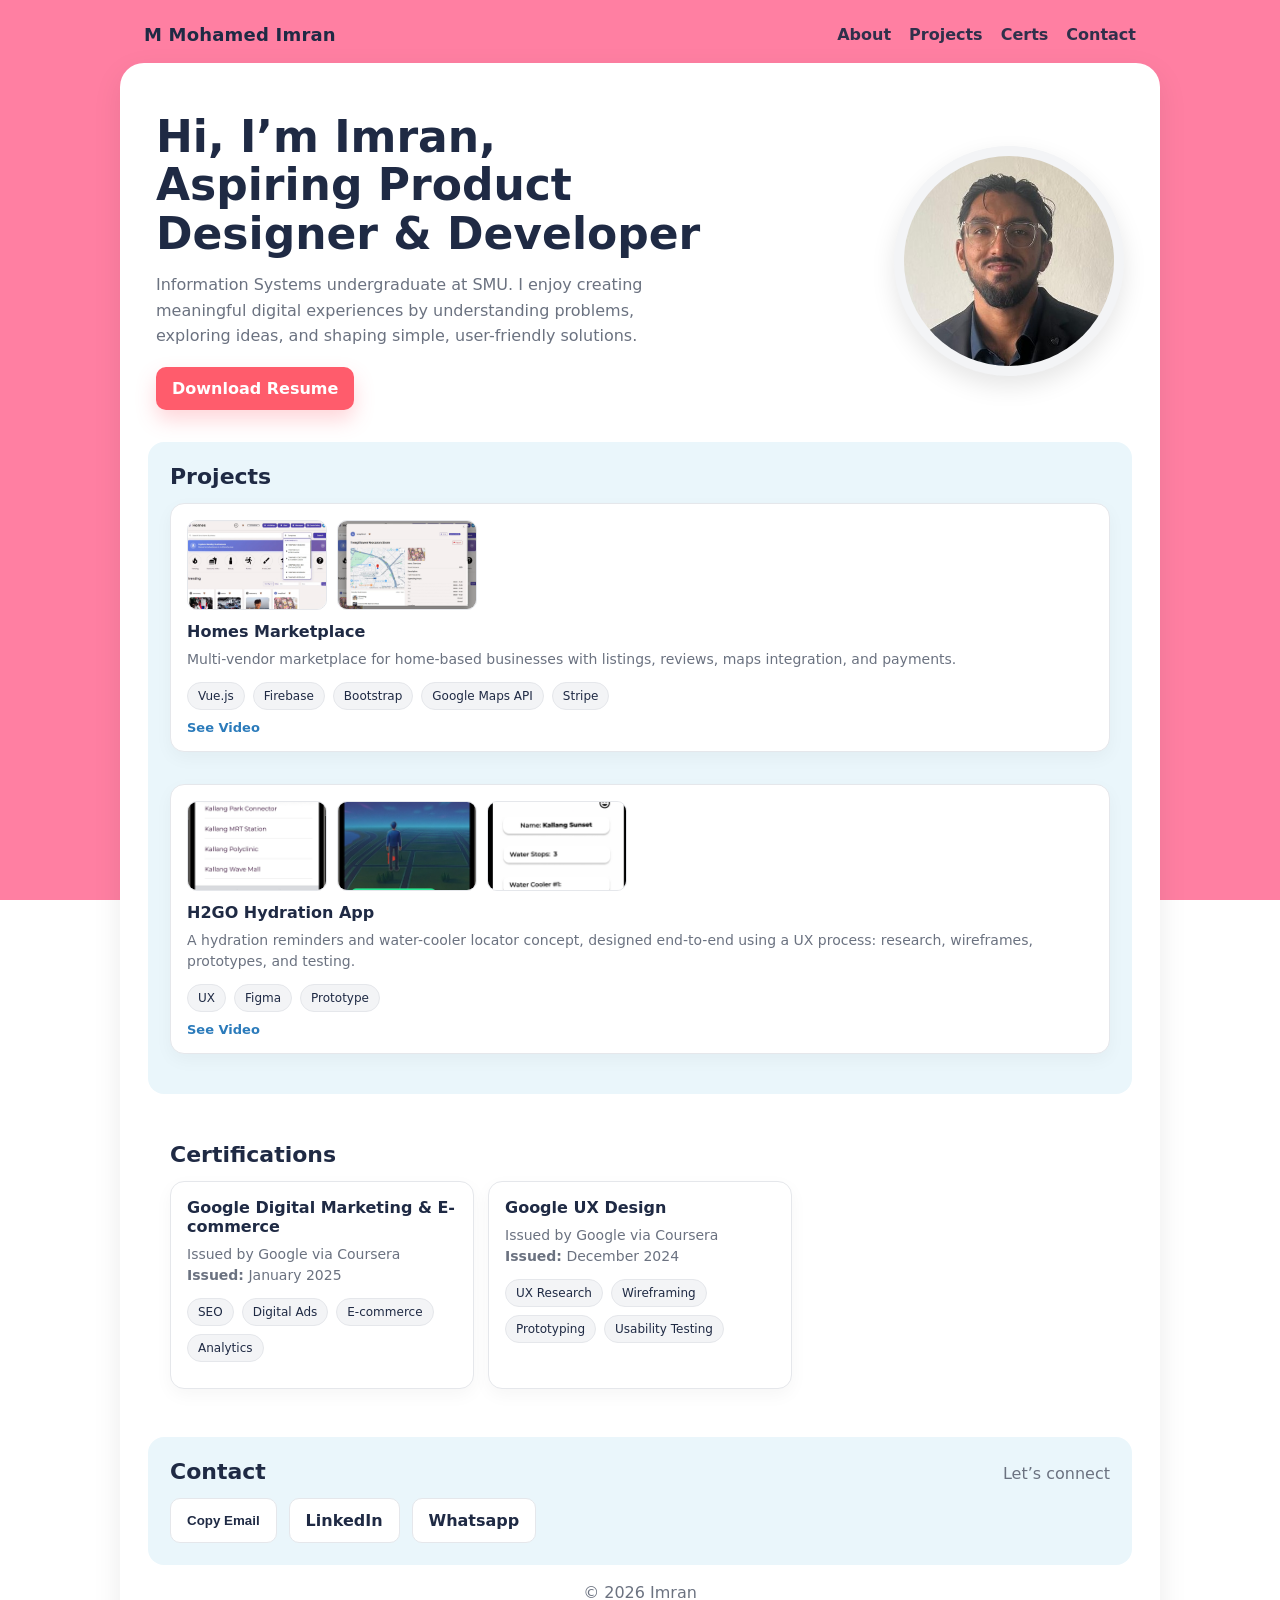
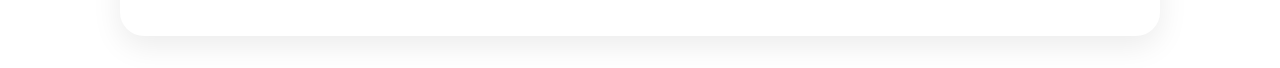
==== commit 44947b22: "bring back" ====
--- a/index.html
+++ b/index.html
@@ -8,6 +8,7 @@
 </head>
 
 <body>
+  <!-- Pink background accent -->
   <div class="pink-accent"></div>
 
   <header class="container header-shell">
@@ -28,8 +29,7 @@
   </header>
 
   <main class="container page">
-
-    <!-- HERO -->
+    <!-- HERO / ABOUT -->
     <section class="hero" id="about">
       <div class="hero-left">
         <h1>
@@ -43,12 +43,13 @@
 
         <div class="hero-actions">
           <a class="btn" href="assets/resume.pdf" download>Download Resume</a>
-          <a class="btn-secondary" href="#projects">View Projects</a>
+        
         </div>
       </div>
 
       <div class="hero-right">
         <div class="avatar-wrap">
+          <!-- Put your photo at assets/profile.jpg -->
           <img class="avatar" src="assets/profile.jpg" alt="Profile photo" />
         </div>
       </div>
@@ -61,17 +62,17 @@
       </div>
 
       <div class="grid">
-
-        <!-- HOMES -->
+        <!-- HOMES PROJECT -->
         <article class="card project-card">
           <div class="project-images">
-            <img class="thumb" src="assets/projects/homes-1.png">
-            <img class="thumb" src="assets/projects/homes-2.png">
+            <img class="thumb" src="assets/projects/homes-1.png" alt="Homes screenshot 1">
+            <img class="thumb" src="assets/projects/homes-2.png" alt="Homes screenshot 2">
           </div>
 
           <h3>Homes Marketplace</h3>
           <p>
-            Multi-vendor marketplace for home-based businesses with listings, reviews, maps integration, and payments.
+            Multi-vendor marketplace for home-based businesses with listings, reviews,
+            maps integration, and payments.
           </p>
 
           <div class="tags">
@@ -83,24 +84,26 @@
           </div>
 
           <div class="card-actions">
-            <a class="small-link" href="https://www.youtube.com/watch?v=NX6UiEhuP_k" target="_blank">
+            <a class="small-link"
+               href="https://www.youtube.com/watch?v=NX6UiEhuP_k"
+               target="_blank" rel="noreferrer">
               See Video
             </a>
           </div>
         </article>
 
-        <!-- H2GO -->
+        <!-- H2GO PROJECT -->
         <article class="card project-card">
           <div class="project-images">
-            <img class="thumb" src="assets/projects/h2go-1.png">
-            <img class="thumb" src="assets/projects/h2go-2.png">
-            <img class="thumb" src="assets/projects/h2go-3.png">
+            <img class="thumb" src="assets/projects/h2go-1.png" alt="H2GO screenshot 1">
+            <img class="thumb" src="assets/projects/h2go-2.png" alt="H2GO screenshot 2">
+            <img class="thumb" src="assets/projects/h2go-3.png" alt="H2GO screenshot 3">
           </div>
 
           <h3>H2GO Hydration App</h3>
           <p>
-            Hydration reminder and water-cooler locator concept designed using full UX process:
-            research → ideation → prototyping → testing.
+            A hydration reminders and water-cooler locator concept, designed end-to-end using a UX process:
+            research, wireframes, prototypes, and testing.
           </p>
 
           <div class="tags">
@@ -110,12 +113,13 @@
           </div>
 
           <div class="card-actions">
-            <a class="small-link" href="https://drive.google.com/drive/folders/1TzxjLbHPIYfbpI49F8b2xw_S6Czcnk2u?usp=drive_link" target="_blank">
+            <a class="small-link"
+               href="https://drive.google.com/drive/folders/1TzxjLbHPIYfbpI49F8b2xw_S6Czcnk2u?usp=drive_link"
+               target="_blank" rel="noreferrer">
               See Video
             </a>
           </div>
         </article>
-
       </div>
     </section>
 
@@ -128,12 +132,40 @@
       <div class="grid">
         <article class="card">
           <h3>Google Digital Marketing & E-commerce</h3>
-          <p>Issued January 2025</p>
+          <p>
+            Issued by Google via Coursera<br />
+            <strong>Issued:</strong> January 2025
+          </p>
+
+          <div class="tags">
+            <span>SEO</span>
+            <span>Digital Ads</span>
+            <span>E-commerce</span>
+            <span>Analytics</span>
+          </div>
+
+          <div class="card-actions">
+            <!-- Verify link can go here -->
+          </div>
         </article>
 
         <article class="card">
           <h3>Google UX Design</h3>
-          <p>Issued December 2024</p>
+          <p>
+            Issued by Google via Coursera<br />
+            <strong>Issued:</strong> December 2024
+          </p>
+
+          <div class="tags">
+            <span>UX Research</span>
+            <span>Wireframing</span>
+            <span>Prototyping</span>
+            <span>Usability Testing</span>
+          </div>
+
+          <div class="card-actions">
+            <!-- Verify link can go here -->
+          </div>
         </article>
       </div>
     </section>
@@ -146,22 +178,24 @@
       </div>
 
       <div class="contact">
-
-        <!-- COPY EMAIL BUTTON -->
+        <!-- Email button -->
         <button class="btn-secondary" id="copyEmailBtn" type="button">
           Copy Email
         </button>
 
-        <a class="btn-secondary" href="https://www.linkedin.com/in/mohamed-imran-349392268" target="_blank">
+
+        <a class="btn-secondary"
+           href="https://www.linkedin.com/in/mohamed-imran-349392268"
+           target="_blank" rel="noreferrer">
           LinkedIn
         </a>
 
-        <a class="btn-secondary" href="https://wa.me/6591812392" target="_blank">
+        <a class="btn-secondary"
+           href="https://wa.me/6591812392"
+           target="_blank" rel="noreferrer">
           Whatsapp
         </a>
       </div>
-
-      <p class="muted" id="copyStatus" style="margin-top:8px;"></p>
     </section>
 
     <footer class="footer">
@@ -169,47 +203,53 @@
     </footer>
   </main>
 
-  <!-- LIGHTBOX -->
+  <!-- Lightbox for full image view -->
   <div class="lightbox" id="lightbox">
-    <img id="lightbox-img">
+    <img id="lightbox-img" src="" alt="Expanded project screenshot">
   </div>
 
   <script>
+    // Footer year
     document.getElementById("year").textContent = new Date().getFullYear();
 
-    function toggleNav(){document.getElementById("navLinks").classList.toggle("open");}
-    function closeNav(){document.getElementById("navLinks").classList.remove("open");}
-
-    // Lightbox
+    // Mobile nav
+    function toggleNav() {
+      const nav = document.getElementById("navLinks");
+      nav.classList.toggle("open");
+    }
+
+    function closeNav() {
+      const nav = document.getElementById("navLinks");
+      nav.classList.remove("open");
+    }
+
+    // Image lightbox for thumbnails
     const lightbox = document.getElementById("lightbox");
     const lightboxImg = document.getElementById("lightbox-img");
 
-    document.querySelectorAll(".thumb").forEach(img=>{
-      img.addEventListener("click",()=>{
+    document.querySelectorAll(".project-images .thumb").forEach(img => {
+      img.addEventListener("click", () => {
         lightboxImg.src = img.src;
-        lightbox.style.display="flex";
+        lightbox.style.display = "flex";
       });
     });
 
-    lightbox.addEventListener("click",()=>{
-      lightbox.style.display="none";
+    lightbox.addEventListener("click", () => {
+      lightbox.style.display = "none";
+      lightboxImg.src = "";
     });
 
-    // Copy email
-    const copyBtn = document.getElementById("copyEmailBtn");
-    const copyStatus = document.getElementById("copyStatus");
-
-    copyBtn.addEventListener("click",()=>{
-      const email = "mmohamedimran0402@gmail.com";
-      navigator.clipboard.writeText(email).then(()=>{
-        copyBtn.textContent="Copied!";
-        copyStatus.textContent="Email copied to clipboard";
-        setTimeout(()=>{
-          copyBtn.textContent="Copy Email";
-          copyStatus.textContent="";
-        },1500);
-      });
-    });
+    // Copy email to clipboard
+const copyBtn = document.getElementById("copyEmailBtn");
+copyBtn.addEventListener("click", () => {
+  const email = "mmohamedimran0402@gmail.com";
+
+  navigator.clipboard.writeText(email).then(() => {
+    copyBtn.textContent = "Copied!";
+    setTimeout(() => copyBtn.textContent = "Copy Email", 1500);
+  });
+});
+
   </script>
 </body>
-</html>
+</html>
--- a/style.css
+++ b/style.css
@@ -7,111 +7,385 @@
   --btn:#FF5C6C;
   --border:#E5E7EB;
   --shadow: 0 10px 30px rgba(0,0,0,0.08);
+  --radius: 16px;
 }
 
 *{box-sizing:border-box}
 html,body{margin:0;padding:0}
 body{
-  font-family: ui-sans-serif, system-ui, -apple-system, Segoe UI, Roboto, Arial;
+  font-family: ui-sans-serif, system-ui, -apple-system, Segoe UI, Roboto, Arial, "Apple Color Emoji","Segoe UI Emoji";
   background: var(--bg);
   color: var(--text);
 }
 
-/* BACKGROUND */
+/* Pink backdrop */
 .pink-accent{
   position: fixed;
   inset: 0;
   background: var(--pink-accent);
-  z-index:-2;
-}
-
-/* LAYOUT */
-.container{max-width:1040px;margin:0 auto;padding:24px;}
+  z-index: -2;
+}
+
+/* Containers */
+.container{
+  max-width: 1040px;
+  margin: 0 auto;
+  padding: 24px;
+}
+
+/* Header shell is separate so nav isn't inside the white card */
+.header-shell{
+  padding-bottom: 0;
+}
+
+/* White card page */
 .page{
+  background: var(--bg);
+  border-radius: 24px;
+  box-shadow: var(--shadow);
+  padding: 28px;
+  margin-top: 18px;
+  margin-bottom: 32px;
+}
+
+/* NAV */
+.nav{
+  display:flex;
+  align-items:center;
+  justify-content:space-between;
+  gap: 16px;
+  background: transparent;
+}
+
+.brand{
+  font-weight: 900;
+  letter-spacing: 0.2px;
+  font-size: 18px;
+}
+
+.nav-toggle{
+  display:none;
+  border: 1px solid var(--border);
   background:#fff;
-  border-radius:24px;
-  box-shadow:var(--shadow);
-  padding:28px;
-  margin-top:18px;
-}
-
-/* NAV */
-.nav{display:flex;justify-content:space-between;align-items:center;}
-.nav-links{display:flex;gap:16px;}
-.nav a{text-decoration:none;color:var(--text);font-weight:700;}
+  border-radius: 10px;
+  padding: 10px 12px;
+  font-weight: 900;
+  cursor:pointer;
+}
+
+.nav-links{
+  display:flex;
+  gap: 18px;
+  align-items:center;
+}
+
+.nav a{
+  color: var(--text);
+  text-decoration:none;
+  font-weight: 700;
+  opacity: 0.92;
+}
+.nav a:hover{opacity:1}
 
 /* HERO */
-.hero{display:grid;grid-template-columns:1fr 1fr;gap:20px;}
+.hero{
+  display:grid;
+  grid-template-columns: 1.2fr 0.8fr;
+  align-items:center;
+  gap: 32px;
+  padding: 22px 8px 6px;
+}
+
+.hero-left{
+  text-align: left;
+}
+
+.hero h1{
+  font-size: 44px;
+  line-height: 1.1;
+  margin: 0 0 14px;
+}
+
+.name{color: var(--text)}
+
+.lead{
+  margin: 0 0 18px;
+  color: var(--muted);
+  max-width: 52ch;
+  line-height: 1.6;
+}
+
+.hero-actions{
+  display:flex;
+  gap: 12px;
+  flex-wrap: wrap;
+}
+
+/* Profile avatar */
 .avatar-wrap{
-  width:220px;height:220px;border-radius:999px;
-  background:#F3F4F6;margin-left:auto;
-  display:flex;align-items:center;justify-content:center;
-}
-.avatar{width:100%;height:100%;object-fit:cover;border-radius:999px;}
-
-/* CARDS & GRID */
-.grid{display:grid;grid-template-columns:1fr;gap:14px;}
+  width: 230px;
+  height: 230px;
+  margin-left: auto;
+  border-radius: 999px;
+  background: #F3F4F6;
+  display:flex;
+  align-items:center;
+  justify-content:center;
+  padding: 10px;
+  box-shadow: 0 10px 25px rgba(0,0,0,0.10);
+}
+
+.avatar{
+  width: 100%;
+  height: 100%;
+  object-fit: cover;
+  border-radius: 999px;
+}
+
+/* SECTIONS */
+.section{
+  margin-top: 26px;
+  padding: 22px;
+  border-radius: var(--radius);
+}
+
+.section.soft{
+  background: var(--soft);
+}
+
+.section-head{
+  display:flex;
+  align-items: baseline;
+  justify-content: space-between;
+  gap: 12px;
+  margin-bottom: 14px;
+}
+
+.section h2{
+  margin:0;
+  font-size: 22px;
+}
+
+.muted{color: var(--muted)}
+
+/* GRID + CARDS */
+.grid{
+  display:grid;
+  grid-template-columns: repeat(3, 1fr);
+  gap: 14px;
+}
+
+/* Make projects always one per row */
+#projects .grid{
+  grid-template-columns: 1fr;
+}
+
 .card{
-  border:1px solid var(--border);
-  border-radius:14px;
-  padding:16px;
-  background:#fff;
-}
-
-/* PROJECT THUMBNAILS */
-.project-images{display:flex;gap:10px;flex-wrap:wrap;}
-.thumb{
-  width:140px;
-  height:90px;
-  object-fit:cover;
-  border-radius:10px;
-  border:1px solid var(--border);
-  cursor:pointer;
-}
-
-/* TAGS */
-.tags{display:flex;gap:6px;flex-wrap:wrap;}
+  background: #fff;
+  border: 1px solid var(--border);
+  border-radius: 14px;
+  padding: 16px;
+  box-shadow: 0 6px 18px rgba(0,0,0,0.04);
+}
+
+.card h3{
+  margin:0 0 8px;
+  font-size: 16px;
+}
+
+.card p{
+  margin:0 0 12px;
+  color: var(--muted);
+  font-size: 14px;
+  line-height: 1.5;
+}
+
+.tags{
+  display:flex;
+  gap: 8px;
+  flex-wrap: wrap;
+  margin-bottom: 10px;
+}
+
 .tags span{
-  background:#F3F4F6;padding:6px 10px;border-radius:999px;
-  border:1px solid var(--border);font-size:12px;
+  font-size: 12px;
+  padding: 6px 10px;
+  border-radius: 999px;
+  background: #F3F4F6;
+  border: 1px solid var(--border);
+}
+
+.card-actions{
+  display:flex;
+  gap: 12px;
+}
+
+.small-link{
+  text-decoration:none;
+  font-weight: 900;
+  font-size: 13px;
+  color: #2B7BBB;
+}
+
+/* PROJECT IMAGE THUMBNAILS – standardized for all project cards */
+.project-card{
+  width: 100%;
+  margin: 0 0 18px;
+  display: flex;
+  flex-direction: column;
+}
+
+.project-images{
+  display: flex;
+  gap: 10px;
+  flex-wrap: wrap;
+  margin-bottom: 12px;
+}
+
+.project-images .thumb{
+  width: 140px;
+  height: 90px;
+  object-fit: cover;
+  border-radius: 10px;
+  border: 1px solid var(--border);
+  cursor: pointer;
+  transition: transform .15s, box-shadow .15s;
+}
+
+.project-images .thumb:hover{
+  transform: translateY(-2px);
+  box-shadow: 0 6px 18px rgba(0,0,0,0.08);
+}
+
+/* LIGHTBOX VIEWER */
+.lightbox{
+  position: fixed;
+  inset: 0;
+  background: rgba(0,0,0,.75);
+  display: none;
+  align-items: center;
+  justify-content: center;
+  z-index: 9999;
+}
+
+.lightbox img{
+  max-width: 90%;
+  max-height: 90%;
+  border-radius: 12px;
+  box-shadow: 0 0 30px rgba(0,0,0,.5);
 }
 
 /* BUTTONS */
 .btn,
+.btn:link,
 .btn:visited{
-  background:var(--btn);
-  color:white;
-  padding:12px 16px;
-  border-radius:10px;
+  display:inline-block;
+  background: var(--btn);
+  color: #ffffff;
+  padding: 12px 16px;
+  border-radius: 10px;
   text-decoration:none;
-  font-weight:900;
+  font-weight: 900;
+  box-shadow: 0 10px 20px rgba(255,92,108,0.25);
+}
+
+.btn:hover{
+  filter: brightness(0.98);
 }
 
 .btn-secondary,
-.btn-secondary:visited,
-button.btn-secondary{
-  background:white;
-  color:var(--text);
-  padding:12px 16px;
-  border-radius:10px;
-  border:1px solid var(--border);
-  font-weight:900;
-  cursor:pointer;
+.btn-secondary:link,
+.btn-secondary:visited{
+  display:inline-block;
+  background: #fff;
+  color: var(--text);
+  padding: 12px 16px;
+  border-radius: 10px;
   text-decoration:none;
-}
-
-/* LIGHTBOX */
-.lightbox{
-  position:fixed;inset:0;background:rgba(0,0,0,.8);
-  display:none;align-items:center;justify-content:center;
-}
-.lightbox img{max-width:90%;max-height:90%;border-radius:10px;}
-
-/* FOOTER */
-.footer{text-align:center;margin-top:16px;color:var(--muted);}
-
-/* MOBILE */
-@media(max-width:700px){
-  .hero{grid-template-columns:1fr;}
-  .avatar-wrap{margin:0 auto;}
-}
+  font-weight: 900;
+  border: 1px solid var(--border);
+}
+
+.btn-secondary:hover{
+  background:#F9FAFB;
+}
+
+/* CONTACT + FOOTER */
+.contact{
+  display:flex;
+  gap: 12px;
+  flex-wrap: wrap;
+}
+
+.footer{
+  padding: 18px 6px 6px;
+  text-align:center;
+}
+
+/* RESPONSIVE */
+@media (max-width: 700px){
+  .page{
+    padding: 18px;
+  }
+
+  /* All grids become 1 column on small screens */
+  .grid{
+    grid-template-columns: 1fr;
+  }
+
+  .hero{
+    grid-template-columns: 1fr;
+  }
+
+  .avatar-wrap{
+    margin: 8px auto 0;
+    width: 200px;
+    height: 200px;
+  }
+
+  .hero h1{
+    font-size: 32px;
+  }
+
+  .nav-toggle{
+    display:block;
+  }
+
+  .nav-links{
+    display:none;
+    position:absolute;
+    right: 24px;
+    top: 70px;
+    background:#fff;
+    border: 1px solid var(--border);
+    border-radius: 12px;
+    padding: 12px;
+    flex-direction: column;
+    gap: 10px;
+    box-shadow: var(--shadow);
+  }
+
+  .nav-links.open{
+    display:flex;
+  }
+
+  /* Mobile hero ordering: image on top, text below */
+  .hero-right{
+    order: 1;
+    display: flex;
+    justify-content: center;
+  }
+
+  .hero-left{
+    order: 2;
+    text-align: center;
+  }
+
+  .hero-actions{
+    justify-content: center;
+  }
+
+  .project-images{
+    justify-content: center;
+  }
+}
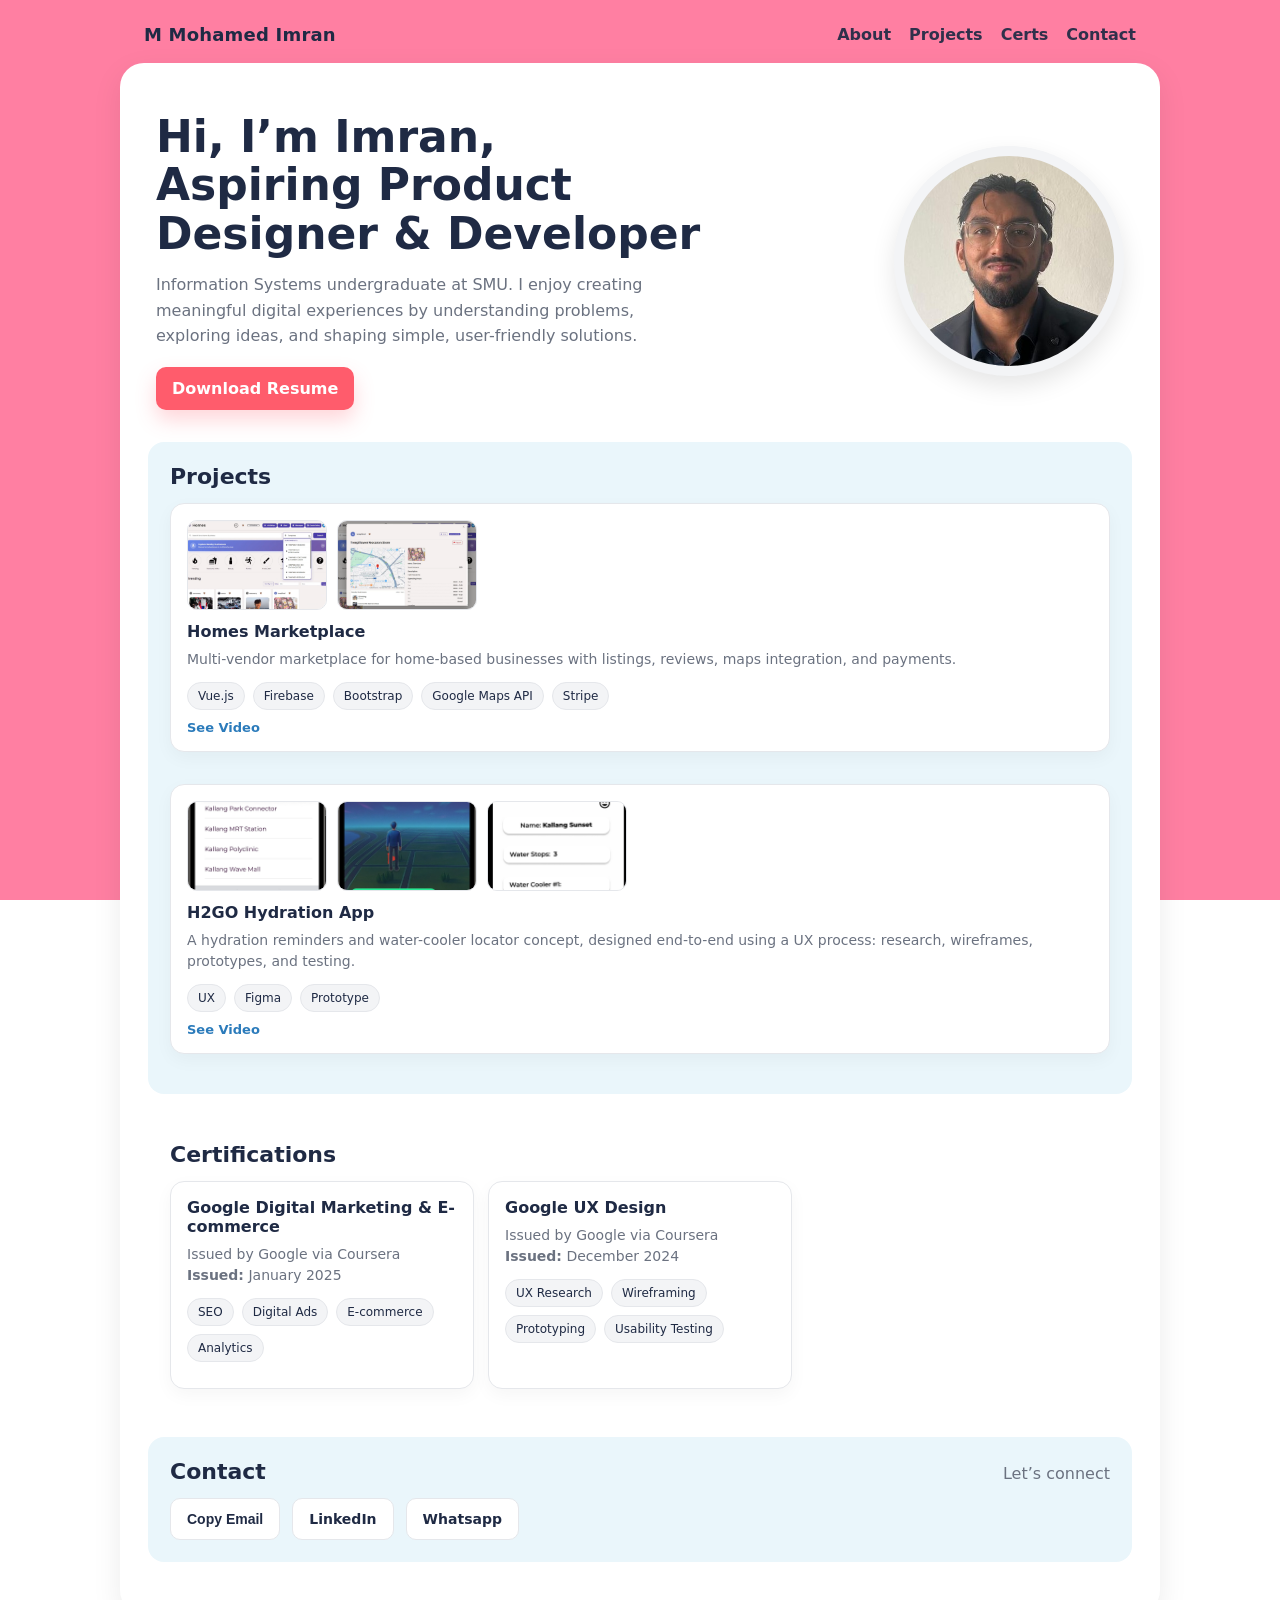
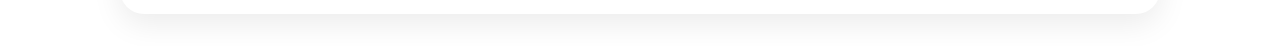
==== commit 76d97ae3: "remove footer" ====
--- a/index.html
+++ b/index.html
@@ -199,7 +199,7 @@
     </section>
 
     <footer class="footer">
-      <span class="muted">© <span id="year"></span> Imran</span>
+      
     </footer>
   </main>
 
--- a/style.css
+++ b/style.css
@@ -293,9 +293,11 @@
   filter: brightness(0.98);
 }
 
+/* SECONDARY BUTTON (links + buttons same look) */
 .btn-secondary,
 .btn-secondary:link,
-.btn-secondary:visited{
+.btn-secondary:visited,
+button.btn-secondary{
   display:inline-block;
   background: #fff;
   color: var(--text);
@@ -304,9 +306,12 @@
   text-decoration:none;
   font-weight: 900;
   border: 1px solid var(--border);
-}
-
-.btn-secondary:hover{
+  font-size: 14px;
+  cursor: pointer;
+}
+
+.btn-secondary:hover,
+button.btn-secondary:hover{
   background:#F9FAFB;
 }
 
@@ -388,4 +393,4 @@
   .project-images{
     justify-content: center;
   }
-}+}
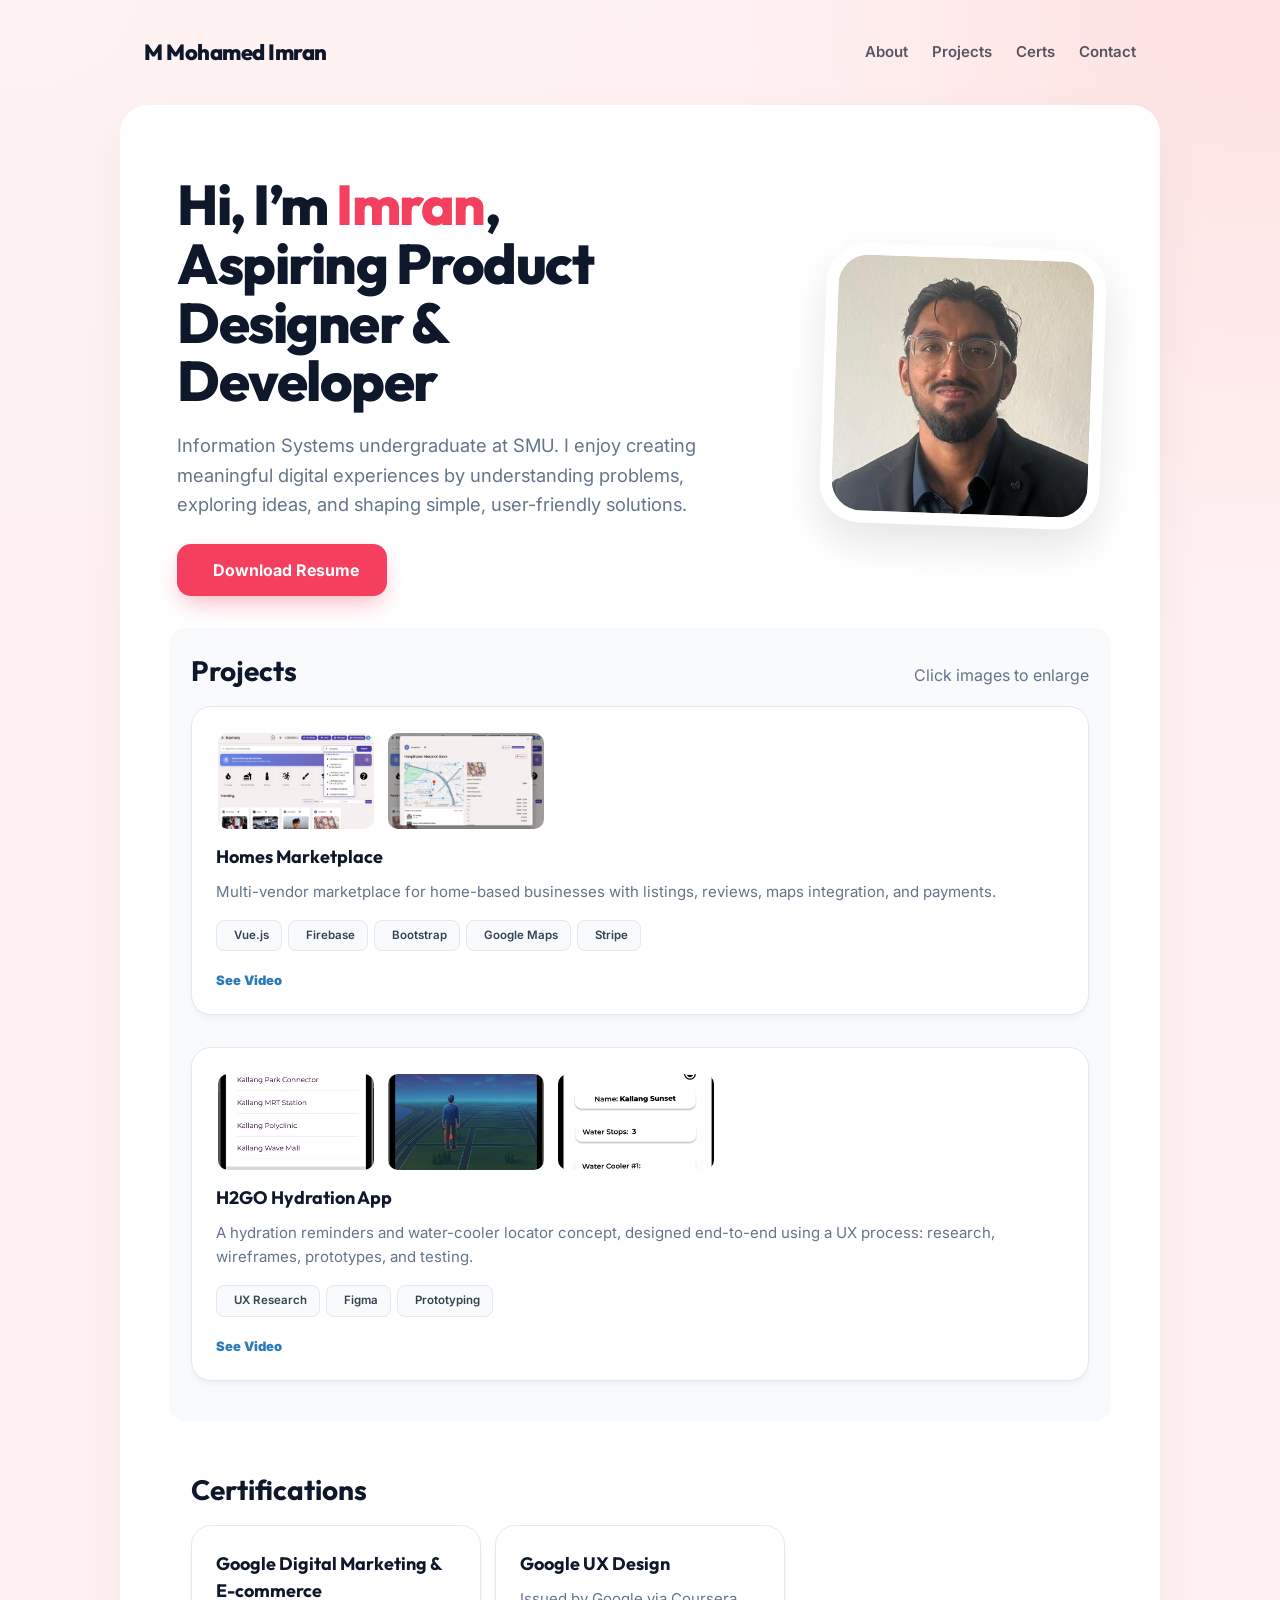
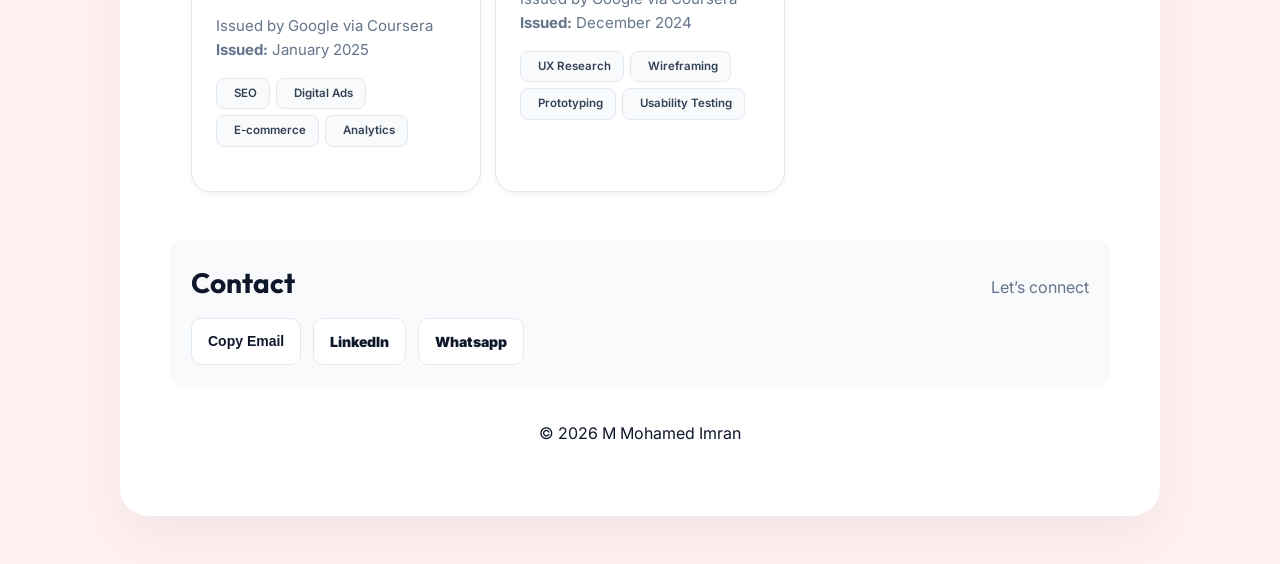
==== commit 34600936: "new file" ====
--- a/index.html
+++ b/index.html
@@ -4,33 +4,30 @@
   <meta charset="UTF-8" />
   <meta name="viewport" content="width=device-width, initial-scale=1.0" />
   <title>Imran | Portfolio</title>
+  <link rel="preconnect" href="https://fonts.googleapis.com">
+  <link rel="preconnect" href="https://fonts.gstatic.com" crossorigin>
+  <link href="https://fonts.googleapis.com/css2?family=Inter:wght@400;500;600&family=Outfit:wght@600;700;800;900&display=swap" rel="stylesheet">
+  <script src="https://unpkg.com/@phosphor-icons/web"></script>
   <link rel="stylesheet" href="style.css" />
 </head>
 
 <body>
-  <!-- Pink background accent -->
-  <div class="pink-accent"></div>
-
   <header class="container header-shell">
     <nav class="nav">
       <div class="brand">M Mohamed Imran</div>
 
-      <button class="nav-toggle" aria-label="Toggle menu" onclick="toggleNav()">
-        ☰
-      </button>
-
       <div class="nav-links" id="navLinks">
-        <a href="#about" onclick="closeNav()">About</a>
-        <a href="#projects" onclick="closeNav()">Projects</a>
-        <a href="#certs" onclick="closeNav()">Certs</a>
-        <a href="#contact" onclick="closeNav()">Contact</a>
+        <a href="#about">About</a>
+        <a href="#projects">Projects</a>
+        <a href="#certs">Certs</a>
+        <a href="#contact">Contact</a>
       </div>
     </nav>
   </header>
 
   <main class="container page">
     <!-- HERO / ABOUT -->
-    <section class="hero" id="about">
+    <section class="hero reveal" id="about">
       <div class="hero-left">
         <h1>
           Hi, I’m <span class="name">Imran</span>,<br />
@@ -42,8 +39,10 @@
         </p>
 
         <div class="hero-actions">
-          <a class="btn" href="assets/resume.pdf" download>Download Resume</a>
-        
+          <a class="btn" href="assets/resume.pdf" download>
+            <i class="ph-bold ph-file-arrow-down"></i>
+            Download Resume
+          </a>
         </div>
       </div>
 
@@ -56,9 +55,10 @@
     </section>
 
     <!-- PROJECTS -->
-    <section class="section soft" id="projects">
+    <section class="section soft reveal" id="projects">
       <div class="section-head">
         <h2>Projects</h2>
+        <span class="muted"><i class="ph ph-hand-pointing"></i> Click images to enlarge</span>
       </div>
 
       <div class="grid">
@@ -76,18 +76,18 @@
           </p>
 
           <div class="tags">
-            <span>Vue.js</span>
-            <span>Firebase</span>
-            <span>Bootstrap</span>
-            <span>Google Maps API</span>
-            <span>Stripe</span>
+            <span><i class="ph ph-code"></i> Vue.js</span>
+            <span><i class="ph ph-database"></i> Firebase</span>
+            <span><i class="ph ph-layout"></i> Bootstrap</span>
+            <span><i class="ph ph-map-pin"></i> Google Maps</span>
+            <span><i class="ph ph-credit-card"></i> Stripe</span>
           </div>
 
           <div class="card-actions">
             <a class="small-link"
                href="https://www.youtube.com/watch?v=NX6UiEhuP_k"
                target="_blank" rel="noreferrer">
-              See Video
+              <i class="ph ph-video-camera"></i> See Video
             </a>
           </div>
         </article>
@@ -107,16 +107,16 @@
           </p>
 
           <div class="tags">
-            <span>UX</span>
-            <span>Figma</span>
-            <span>Prototype</span>
+            <span><i class="ph ph-pencil-circle"></i> UX Research</span>
+            <span><i class="ph ph-figma-logo"></i> Figma</span>
+            <span><i class="ph ph-lightning"></i> Prototyping</span>
           </div>
 
           <div class="card-actions">
             <a class="small-link"
                href="https://drive.google.com/drive/folders/1TzxjLbHPIYfbpI49F8b2xw_S6Czcnk2u?usp=drive_link"
                target="_blank" rel="noreferrer">
-              See Video
+              <i class="ph ph-video-camera"></i> See Video
             </a>
           </div>
         </article>
@@ -124,7 +124,7 @@
     </section>
 
     <!-- CERTIFICATIONS -->
-    <section class="section" id="certs">
+    <section class="section reveal" id="certs">
       <div class="section-head">
         <h2>Certifications</h2>
       </div>
@@ -138,10 +138,10 @@
           </p>
 
           <div class="tags">
-            <span>SEO</span>
-            <span>Digital Ads</span>
-            <span>E-commerce</span>
-            <span>Analytics</span>
+            <span><i class="ph ph-magnifying-glass"></i> SEO</span>
+            <span><i class="ph ph-megaphone"></i> Digital Ads</span>
+            <span><i class="ph ph-shopping-cart"></i> E-commerce</span>
+            <span><i class="ph ph-chart-line"></i> Analytics</span>
           </div>
 
           <div class="card-actions">
@@ -157,10 +157,10 @@
           </p>
 
           <div class="tags">
-            <span>UX Research</span>
-            <span>Wireframing</span>
-            <span>Prototyping</span>
-            <span>Usability Testing</span>
+            <span><i class="ph ph-users"></i> UX Research</span>
+            <span><i class="ph ph-bounding-box"></i> Wireframing</span>
+            <span><i class="ph ph-mouse"></i> Prototyping</span>
+            <span><i class="ph ph-eye"></i> Usability Testing</span>
           </div>
 
           <div class="card-actions">
@@ -171,7 +171,7 @@
     </section>
 
     <!-- CONTACT -->
-    <section class="section soft" id="contact">
+    <section class="section soft reveal" id="contact">
       <div class="section-head">
         <h2>Contact</h2>
         <span class="muted">Let’s connect</span>
@@ -180,6 +180,7 @@
       <div class="contact">
         <!-- Email button -->
         <button class="btn-secondary" id="copyEmailBtn" type="button">
+          <i class="ph ph-copy"></i>
           Copy Email
         </button>
 
@@ -187,21 +188,30 @@
         <a class="btn-secondary"
            href="https://www.linkedin.com/in/mohamed-imran-349392268"
            target="_blank" rel="noreferrer">
+          <i class="ph ph-linkedin-logo"></i>
           LinkedIn
         </a>
 
         <a class="btn-secondary"
            href="https://wa.me/6591812392"
            target="_blank" rel="noreferrer">
+          <i class="ph ph-whatsapp-logo"></i>
           Whatsapp
         </a>
       </div>
     </section>
+  <button id="scroll-top" aria-label="Scroll to top" title="Scroll to top">
+    <i class="ph-bold ph-arrow-up"></i>
+  </button>
 
     <footer class="footer">
-      
+      <p>&copy; <span id="year"></span> M Mohamed Imran</p>
     </footer>
   </main>
+
+  <button id="scroll-top" aria-label="Scroll to top" title="Scroll to top" class="">
+    <i class="ph-bold ph-arrow-up"></i>
+  </button>
 
   <!-- Lightbox for full image view -->
   <div class="lightbox" id="lightbox">
@@ -211,17 +221,6 @@
   <script>
     // Footer year
     document.getElementById("year").textContent = new Date().getFullYear();
-
-    // Mobile nav
-    function toggleNav() {
-      const nav = document.getElementById("navLinks");
-      nav.classList.toggle("open");
-    }
-
-    function closeNav() {
-      const nav = document.getElementById("navLinks");
-      nav.classList.remove("open");
-    }
 
     // Image lightbox for thumbnails
     const lightbox = document.getElementById("lightbox");
@@ -250,6 +249,45 @@
   });
 });
 
-  </script>
+// Scroll to top visibility
+const scrollBtn = document.getElementById("scroll-top");
+window.addEventListener("scroll", () => {
+  if (window.scrollY > 300) {
+    scrollBtn.classList.add("show");
+  } else {
+    scrollBtn.classList.remove("show");
+  }
+});
+
+scrollBtn.addEventListener("click", () => {
+  window.scrollTo({ top: 0, behavior: "smooth" });
+});
+
+// Scroll Reveal
+const observerOptions = {
+  threshold: 0.1,
+  rootMargin: "0px 0px -50px 0px"
+};
+
+const observer = new IntersectionObserver((entries) => {
+  entries.forEach(entry => {
+    if (entry.isIntersecting) {
+      entry.target.classList.add("active");
+    }
+  });
+}, observerOptions);
+
+document.querySelectorAll(".reveal").forEach(el => observer.observe(el));
+
+// Sticky Header transition
+const header = document.querySelector(".header-shell");
+window.addEventListener("scroll", () => {
+  if (window.scrollY > 50) {
+    header.classList.add("scrolled");
+  } else {
+    header.classList.remove("scrolled");
+  }
+});
+</script>
 </body>
 </html>
--- a/style.css
+++ b/style.css
@@ -1,29 +1,47 @@
-:root{
-  --pink-accent:#FF7FA2;
-  --bg:#FFFFFF;
-  --soft:#EAF6FB;
-  --text:#1F2A44;
-  --muted:#6B7280;
-  --btn:#FF5C6C;
-  --border:#E5E7EB;
-  --shadow: 0 10px 30px rgba(0,0,0,0.08);
+:root {
+  --pink-accent: #f87171; /* A more sophisticated coral-pink */
+  --bg: #ffffff;
+  --soft: #f8fafc;
+  --text: #0f172a;
+  --muted: #64748b;
+  --btn: #f43f5e;
+  --border: #e2e8f0;
+  --shadow: 0 10px 30px rgba(0, 0, 0, 0.08);
   --radius: 16px;
-}
-
-*{box-sizing:border-box}
-html,body{margin:0;padding:0}
-body{
-  font-family: ui-sans-serif, system-ui, -apple-system, Segoe UI, Roboto, Arial, "Apple Color Emoji","Segoe UI Emoji";
-  background: var(--bg);
+  --accent-gradient: radial-gradient(at 0% 0%, #fef2f2 0, transparent 50%), 
+                     radial-gradient(at 50% 0%, #fff1f2 0, transparent 50%), 
+                     radial-gradient(at 100% 0%, #fee2e2 0, transparent 50%);
+}
+
+* {
+  box-sizing: border-box;
+}
+
+html, body {
+  margin: 0;
+  padding: 0;
+  scroll-behavior: smooth;
+}
+
+body {
+  font-family: 'Inter', system-ui, -apple-system, sans-serif;
+  background-color: #fff1f2;
+  background-image: var(--accent-gradient);
+  background-attachment: fixed;
   color: var(--text);
-}
+  line-height: 1.5;
+  overflow-x: hidden;
+}
+
+::selection {
+  background: var(--pink-accent);
+  color: white;
+}
+
 
 /* Pink backdrop */
 .pink-accent{
-  position: fixed;
-  inset: 0;
-  background: var(--pink-accent);
-  z-index: -2;
+  display: none; /* Replaced with mesh bg on body for better visual depth */
 }
 
 /* Containers */
@@ -33,59 +51,74 @@
   padding: 24px;
 }
 
-/* Header shell is separate so nav isn't inside the white card */
-.header-shell{
+/* Header & Sticky Nav */
+.header-shell {
   padding-bottom: 0;
+  position: sticky;
+  top: 0;
+  z-index: 1000;
+  transition: all 0.3s ease;
+  width: 100%;
+}
+
+.header-shell.scrolled {
+  background: rgba(255, 255, 255, 0.75);
+  backdrop-filter: blur(12px);
+  -webkit-backdrop-filter: blur(12px);
+  box-shadow: 0 4px 30px rgba(0, 0, 0, 0.03);
+  padding-top: 8px;
+  padding-bottom: 8px;
 }
 
 /* White card page */
-.page{
-  background: var(--bg);
-  border-radius: 24px;
-  box-shadow: var(--shadow);
-  padding: 28px;
-  margin-top: 18px;
-  margin-bottom: 32px;
+.page {
+  background: rgba(255, 255, 255, 0.95);
+  backdrop-filter: blur(8px);
+  -webkit-backdrop-filter: blur(8px);
+  border-radius: 28px;
+  box-shadow: 0 20px 50px rgba(0, 0, 0, 0.05); /* Softer shadow */
+  padding: 48px;
+  margin-top: 24px;
+  margin-bottom: 48px;
+  border: 1px solid rgba(255, 255, 255, 0.5);
 }
 
 /* NAV */
-.nav{
-  display:flex;
-  align-items:center;
-  justify-content:space-between;
+.nav {
+  display: flex;
+  align-items: center;
+  justify-content: space-between;
   gap: 16px;
   background: transparent;
-}
-
-.brand{
-  font-weight: 900;
-  letter-spacing: 0.2px;
-  font-size: 18px;
-}
-
-.nav-toggle{
-  display:none;
-  border: 1px solid var(--border);
-  background:#fff;
-  border-radius: 10px;
-  padding: 10px 12px;
-  font-weight: 900;
-  cursor:pointer;
-}
-
-.nav-links{
-  display:flex;
-  gap: 18px;
-  align-items:center;
-}
-
-.nav a{
+  padding: 12px 0;
+}
+
+.brand {
+  font-family: 'Outfit', sans-serif;
+  font-weight: 800;
+  letter-spacing: -0.5px;
+  font-size: 22px;
   color: var(--text);
-  text-decoration:none;
-  font-weight: 700;
-  opacity: 0.92;
-}
-.nav a:hover{opacity:1}
+}
+
+.nav-links {
+  display: flex;
+  gap: 24px;
+  align-items: center;
+}
+
+.nav a {
+  color: var(--text);
+  text-decoration: none;
+  font-weight: 600;
+  font-size: 15px;
+  opacity: 0.7;
+  transition: opacity 0.2s ease;
+}
+
+.nav a:hover {
+  opacity: 1;
+}
 
 /* HERO */
 .hero{
@@ -100,18 +133,24 @@
   text-align: left;
 }
 
-.hero h1{
-  font-size: 44px;
-  line-height: 1.1;
-  margin: 0 0 14px;
-}
-
-.name{color: var(--text)}
-
-.lead{
-  margin: 0 0 18px;
+.hero h1 {
+  font-family: 'Outfit', sans-serif;
+  font-size: 56px;
+  letter-spacing: -1.5px;
+  font-weight: 800;
+  line-height: 1.05;
+  margin: 0 0 20px;
+}
+
+.name {
+  color: var(--btn);
+}
+
+.lead {
+  font-size: 1.15rem;
+  margin: 0 0 24px;
   color: var(--muted);
-  max-width: 52ch;
+  max-width: 54ch;
   line-height: 1.6;
 }
 
@@ -121,25 +160,32 @@
   flex-wrap: wrap;
 }
 
-/* Profile avatar */
-.avatar-wrap{
-  width: 230px;
-  height: 230px;
+/* Avatar Enhancements */
+.avatar-wrap {
+  width: 280px;
+  height: 280px;
+  position: relative;
   margin-left: auto;
-  border-radius: 999px;
-  background: #F3F4F6;
-  display:flex;
-  align-items:center;
-  justify-content:center;
-  padding: 10px;
-  box-shadow: 0 10px 25px rgba(0,0,0,0.10);
-}
-
-.avatar{
+  border-radius: 40px;
+  background: white;
+  display: flex;
+  align-items: center;
+  justify-content: center;
+  padding: 12px;
+  box-shadow: 0 20px 40px rgba(0, 0, 0, 0.1);
+  transform: rotate(2deg);
+  transition: transform 0.3s ease;
+}
+
+.avatar-wrap:hover {
+  transform: rotate(0deg) scale(1.02);
+}
+
+.avatar {
   width: 100%;
   height: 100%;
   object-fit: cover;
-  border-radius: 999px;
+  border-radius: 30px;
 }
 
 /* SECTIONS */
@@ -161,9 +207,11 @@
   margin-bottom: 14px;
 }
 
-.section h2{
-  margin:0;
-  font-size: 22px;
+.section h2 {
+  font-family: 'Outfit', sans-serif;
+  font-weight: 700;
+  margin: 0;
+  font-size: 28px;
 }
 
 .muted{color: var(--muted)}
@@ -180,40 +228,67 @@
   grid-template-columns: 1fr;
 }
 
-.card{
+.card {
   background: #fff;
   border: 1px solid var(--border);
-  border-radius: 14px;
-  padding: 16px;
-  box-shadow: 0 6px 18px rgba(0,0,0,0.04);
-}
-
-.card h3{
-  margin:0 0 8px;
-  font-size: 16px;
-}
-
-.card p{
-  margin:0 0 12px;
+  border-radius: 20px;
+  padding: 24px;
+  box-shadow: 0 4px 6px -1px rgba(0, 0, 0, 0.05);
+  transition: transform 0.3s ease, box-shadow 0.3s ease;
+}
+
+.card:hover {
+  transform: translateY(-4px);
+  box-shadow: 0 20px 25px -5px rgba(0, 0, 0, 0.1);
+}
+
+.card h3 {
+  font-family: 'Outfit', sans-serif;
+  margin: 0 0 10px;
+  font-size: 18px;
+  font-weight: 700;
+}
+
+.card p {
+  margin: 0 0 16px;
   color: var(--muted);
+  font-size: 15px;
+  line-height: 1.6;
+}
+
+.tags {
+  display: flex;
+  gap: 6px;
+  flex-wrap: wrap;
+  margin-bottom: 20px;
+}
+
+.tags span {
+  font-size: 11.5px;
+  font-weight: 600;
+  display: flex;
+  align-items: center;
+  gap: 5px;
+  padding: 6px 12px;
+  border-radius: 8px;
+  background: #f8fafc;
+  color: #334155;
+  border: 1px solid var(--border);
+  transition: all 0.2s ease;
+}
+
+.tags span:hover {
+  background: white;
+  border-color: var(--btn);
+  color: var(--btn);
+  transform: translateY(-2px);
+  box-shadow: 0 4px 12px rgba(244, 63, 94, 0.1);
+}
+
+.tags span i {
   font-size: 14px;
-  line-height: 1.5;
-}
-
-.tags{
-  display:flex;
-  gap: 8px;
-  flex-wrap: wrap;
-  margin-bottom: 10px;
-}
-
-.tags span{
-  font-size: 12px;
-  padding: 6px 10px;
-  border-radius: 999px;
-  background: #F3F4F6;
-  border: 1px solid var(--border);
-}
+}
+
 
 .card-actions{
   display:flex;
@@ -242,20 +317,28 @@
   margin-bottom: 12px;
 }
 
-.project-images .thumb{
-  width: 140px;
-  height: 90px;
+.project-images .thumb {
+  width: 160px;
+  height: 100px;
   object-fit: cover;
-  border-radius: 10px;
-  border: 1px solid var(--border);
+  border-radius: 12px;
+  border: 2px solid transparent;
   cursor: pointer;
-  transition: transform .15s, box-shadow .15s;
-}
-
-.project-images .thumb:hover{
-  transform: translateY(-2px);
-  box-shadow: 0 6px 18px rgba(0,0,0,0.08);
-}
+  transition: all 0.25s cubic-bezier(0.175, 0.885, 0.32, 1.275);
+  position: relative;
+}
+
+.project-images .thumb:hover {
+  transform: scale(1.08); /* Zoom effect to signify clickability */
+  border-color: var(--btn);
+  box-shadow: 0 10px 20px rgba(0, 0, 0, 0.15);
+  z-index: 10;
+}
+
+.project-images{
+  position: relative;
+}
+
 
 /* LIGHTBOX VIEWER */
 .lightbox{
@@ -278,19 +361,25 @@
 /* BUTTONS */
 .btn,
 .btn:link,
-.btn:visited{
-  display:inline-block;
+.btn:visited {
+  display: inline-flex;
+  align-items: center;
+  gap: 8px;
   background: var(--btn);
   color: #ffffff;
-  padding: 12px 16px;
-  border-radius: 10px;
-  text-decoration:none;
-  font-weight: 900;
-  box-shadow: 0 10px 20px rgba(255,92,108,0.25);
-}
-
-.btn:hover{
-  filter: brightness(0.98);
+  padding: 14px 28px;
+  border-radius: 14px;
+  text-decoration: none;
+  font-weight: 700;
+  font-size: 16px;
+  box-shadow: 0 10px 25px -5px rgba(244, 63, 94, 0.4);
+  transition: all 0.2s ease;
+}
+
+.btn:hover {
+  transform: translateY(-2px);
+  filter: brightness(1.05);
+  box-shadow: 0 15px 30px -5px rgba(244, 63, 94, 0.5);
 }
 
 /* SECONDARY BUTTON (links + buttons same look) */
@@ -352,27 +441,32 @@
     font-size: 32px;
   }
 
-  .nav-toggle{
-    display:block;
-  }
-
-  .nav-links{
-    display:none;
-    position:absolute;
-    right: 24px;
-    top: 70px;
-    background:#fff;
-    border: 1px solid var(--border);
-    border-radius: 12px;
-    padding: 12px;
+  .nav-toggle {
+    display: none;
+  }
+
+  .nav-links {
+    display: flex;
+    position: static;
+    gap: 12px;
+    padding: 0;
+    box-shadow: none;
+    width: auto;
+    background: transparent;
+    backdrop-filter: none;
+  }
+
+  .nav-links a {
+    font-size: 13px;
+    padding: 4px 0;
+  }
+
+  .nav {
     flex-direction: column;
+    align-items: center;
     gap: 10px;
-    box-shadow: var(--shadow);
-  }
-
-  .nav-links.open{
-    display:flex;
-  }
+  }
+
 
   /* Mobile hero ordering: image on top, text below */
   .hero-right{
@@ -394,3 +488,48 @@
     justify-content: center;
   }
 }
+
+/* Reveal on Scroll */
+.reveal {
+  opacity: 0;
+  transform: translateY(30px);
+  transition: all 0.8s cubic-bezier(0.175, 0.885, 0.32, 1.275);
+}
+
+.reveal.active {
+  opacity: 1;
+  transform: translateY(0);
+}
+
+/* Scroll to top button */
+#scroll-top {
+  position: fixed;
+  bottom: 24px;
+  right: 24px;
+  width: 48px;
+  height: 48px;
+  background: var(--btn);
+  color: #fff;
+  border-radius: 50%;
+  display: flex;
+  align-items: center;
+  justify-content: center;
+  font-size: 24px;
+  cursor: pointer;
+  box-shadow: 0 10px 15px -3px rgba(244, 63, 94, 0.4);
+  opacity: 0;
+  visibility: hidden;
+  transition: all 0.3s ease;
+  z-index: 100;
+  border: none;
+}
+
+#scroll-top.show {
+  opacity: 1;
+  visibility: visible;
+}
+
+#scroll-top:hover {
+  transform: translateY(-4px);
+  box-shadow: 0 20px 25px -5px rgba(244, 63, 94, 0.5);
+}
